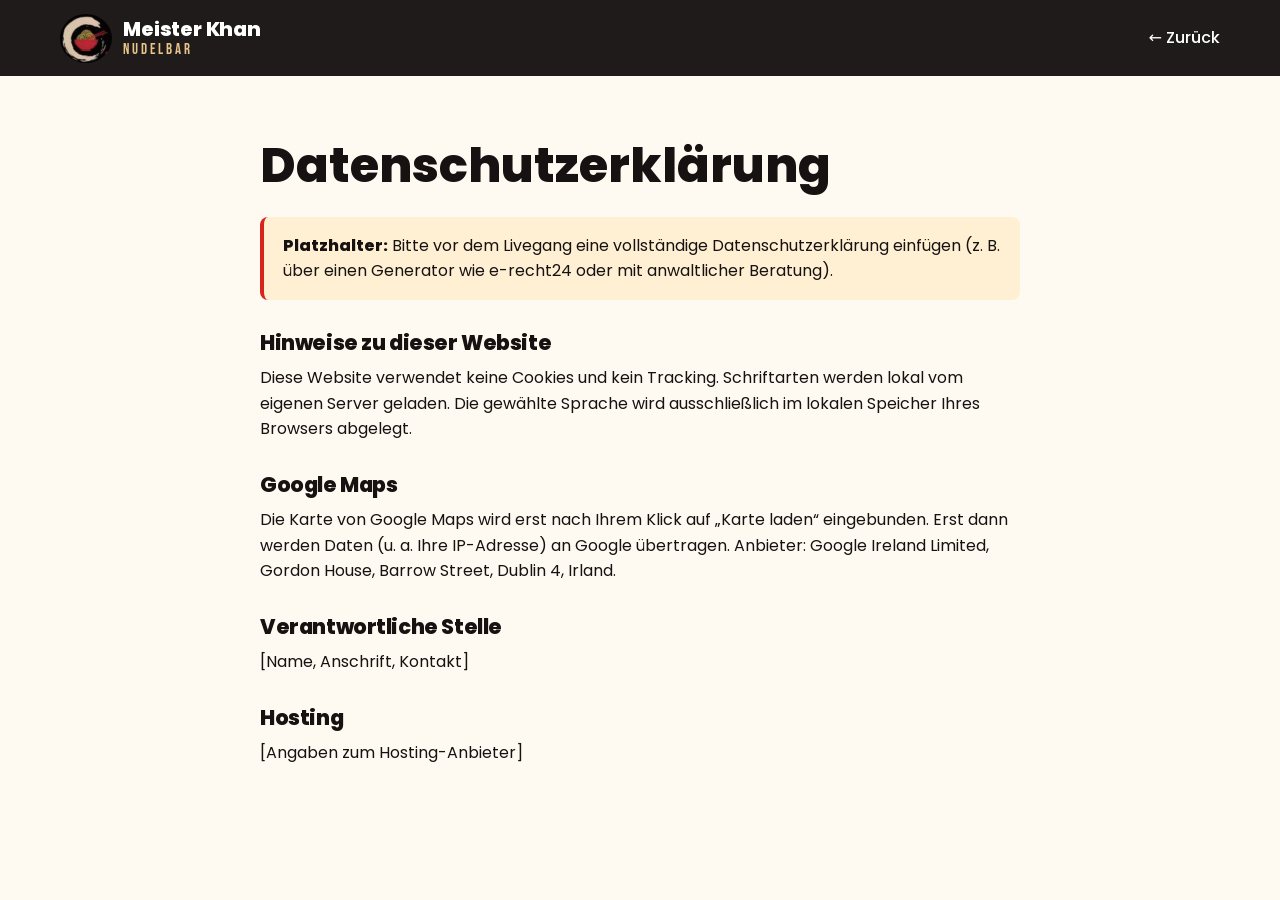
==== datenschutz.html @ 45595113 "Initial commit" ====
<!DOCTYPE html>
<html lang="de">
<head>
  <meta charset="UTF-8" />
  <meta name="viewport" content="width=device-width, initial-scale=1" />
  <meta name="robots" content="noindex" />
  <title>Datenschutzerklärung – Meister Khan Nudelbar</title>
  <link rel="icon" href="images/logo.png" />
  <link rel="stylesheet" href="css/style.css" />
  <style>
    .legal { padding: 4rem 0 5rem; max-width: 760px; }
    .legal h1 { font-size: clamp(2rem, 5vw, 3rem); font-weight: 800; }
    .legal h2 { font-size: 1.3rem; margin-top: 2rem; }
    .todo { background: #fff0d4; border-left: 4px solid var(--red); padding: 1rem 1.2rem; border-radius: 8px; }
  </style>
</head>
<body>
  <header class="header"><div class="header__inner"><a href="index.html" class="brand"><img src="images/logo.png" alt="" class="brand__logo" width="52" height="49" /><span class="brand__text"><span class="brand__name">Meister Khan</span><span class="brand__sub">Nudelbar</span></span></a><a href="index.html" style="text-decoration:none;font-weight:500">← Zurück</a></div></header>
  <main class="container legal">
    <h1>Datenschutzerklärung</h1>
    <p class="todo"><strong>Platzhalter:</strong> Bitte vor dem Livegang eine vollständige Datenschutzerklärung einfügen (z. B. über einen Generator wie e-recht24 oder mit anwaltlicher Beratung).</p>
    <h2>Hinweise zu dieser Website</h2>
    <p>Diese Website verwendet keine Cookies und kein Tracking. Schriftarten werden lokal vom eigenen Server geladen. Die gewählte Sprache wird ausschließlich im lokalen Speicher Ihres Browsers abgelegt.</p>
    <h2>Google Maps</h2>
    <p>Die Karte von Google Maps wird erst nach Ihrem Klick auf „Karte laden“ eingebunden. Erst dann werden Daten (u. a. Ihre IP-Adresse) an Google übertragen. Anbieter: Google Ireland Limited, Gordon House, Barrow Street, Dublin 4, Irland.</p>
    <h2>Verantwortliche Stelle</h2>
    <p>[Name, Anschrift, Kontakt]</p>
    <h2>Hosting</h2>
    <p>[Angaben zum Hosting-Anbieter]</p>
  </main>
</body>
</html>
---- css/style.css ----
/* ============ Fonts (self-hosted, DSGVO-friendly) ============ */
@font-face { font-family: "Poppins"; font-weight: 400; font-display: swap; src: url("../fonts/poppins-latin-400-normal.woff2") format("woff2"); }
@font-face { font-family: "Poppins"; font-weight: 500; font-display: swap; src: url("../fonts/poppins-latin-500-normal.woff2") format("woff2"); }
@font-face { font-family: "Poppins"; font-weight: 600; font-display: swap; src: url("../fonts/poppins-latin-600-normal.woff2") format("woff2"); }
@font-face { font-family: "Poppins"; font-weight: 800; font-display: swap; src: url("../fonts/poppins-latin-800-normal.woff2") format("woff2"); }
@font-face { font-family: "Bebas Neue"; font-weight: 400; font-display: swap; src: url("../fonts/bebas-neue-latin-400-normal.woff2") format("woff2"); }

/* ============ Tokens ============ */
:root {
  --red: #d8231b;
  --red-dark: #a5160f;
  --cream: #fff0d4;
  --paper: #fffaf1;
  --ink: #161211;
  --ink-2: #2a2321;
  --muted: #6d625c;
  --gold: #e8c48a;
  --line: rgba(22, 18, 17, .12);
  --radius: 18px;
  --shadow: 0 18px 40px -18px rgba(22, 18, 17, .35);
  --container: 1160px;
  --header-h: 76px;
  --display: "Bebas Neue", "Impact", sans-serif;
  --sans: "Poppins", system-ui, -apple-system, "Segoe UI", Roboto, sans-serif;
}

/* ============ Base ============ */
*, *::before, *::after { box-sizing: border-box; }
html { scroll-behavior: smooth; scroll-padding-top: var(--header-h); -webkit-text-size-adjust: 100%; }
body { margin: 0; font-family: var(--sans); color: var(--ink); background: var(--paper); line-height: 1.6; overflow-x: hidden; }
img { max-width: 100%; display: block; }
a { color: inherit; }
h1, h2, h3 { line-height: 1.1; margin: 0 0 .5em; }
h2 { font-size: clamp(2rem, 4.5vw, 3.2rem); font-weight: 800; letter-spacing: -.02em; }
p { margin: 0 0 1em; }
button { font: inherit; cursor: pointer; }
:focus-visible { outline: 3px solid var(--gold); outline-offset: 3px; }
.container { width: min(var(--container), 100% - 32px); margin-inline: auto; }
.center { text-align: center; }
.eyebrow { font-family: var(--display); font-size: 1.25rem; letter-spacing: .12em; color: var(--red); margin-bottom: .4em; }
.eyebrow--light { color: var(--gold); }
.section-head { text-align: center; margin-bottom: 2.5rem; }

/* Buttons */
.btn {
  display: inline-flex; align-items: center; gap: .55em;
  padding: .85em 1.7em; border-radius: 999px; border: 2px solid transparent;
  font-weight: 600; text-decoration: none; transition: transform .2s, background .2s, color .2s, box-shadow .2s;
}
.btn:hover { transform: translateY(-2px); }
.btn--light { background: var(--cream); color: var(--red-dark); box-shadow: 0 10px 24px -10px rgba(0,0,0,.4); }
.btn--light:hover { background: #fff; }
.btn--ghost { border-color: var(--cream); color: var(--cream); }
.btn--ghost:hover { background: var(--cream); color: var(--red-dark); }
.btn--red { background: var(--red); color: #fff; }
.btn--red:hover { background: var(--red-dark); }
.btn__icon { width: 20px; height: 20px; fill: none; stroke: currentColor; stroke-width: 2; }
.btn__icon .fill, .footer svg .fill { fill: currentColor; stroke: none; }

/* ============ Ribbon & Header ============ */
.ribbon { background: var(--red-dark); color: var(--cream); text-align: center; font-size: .82rem; font-weight: 500; padding: .45rem 16px; }
.header { position: sticky; top: 0; z-index: 50; background: rgba(22, 18, 17, .96); backdrop-filter: blur(8px); color: #fff; }
.header__inner { width: min(var(--container), 100% - 32px); margin-inline: auto; height: var(--header-h); display: flex; align-items: center; gap: 1.5rem; }
.brand { display: flex; align-items: center; gap: .7rem; text-decoration: none; margin-right: auto; }
.brand__logo { width: 52px; height: auto; border-radius: 50%; }
.brand__text { display: flex; flex-direction: column; line-height: 1; }
.brand__name { font-weight: 800; font-size: 1.25rem; letter-spacing: -.01em; }
.brand__sub { font-family: var(--display); letter-spacing: .2em; color: var(--gold); font-size: .95rem; margin-top: 3px; }
.nav { display: flex; gap: 1.8rem; }
.nav a { text-decoration: none; font-weight: 500; font-size: .95rem; position: relative; padding: .3rem 0; }
.nav a::after { content: ""; position: absolute; left: 0; bottom: 0; width: 100%; height: 2px; background: var(--red); transform: scaleX(0); transition: transform .25s; transform-origin: left; }
.nav a:hover::after, .nav a.is-active::after { transform: scaleX(1); }
.header__actions { display: flex; align-items: center; gap: .9rem; }

.status { display: inline-flex; align-items: center; gap: .45rem; font-size: .8rem; font-weight: 500; white-space: nowrap; }
.status__dot { width: 9px; height: 9px; border-radius: 50%; background: #999; flex: none; }
.status.is-open .status__dot { background: #36c96b; box-shadow: 0 0 0 0 rgba(54, 201, 107, .7); animation: pulse 2s infinite; }
.status.is-closed .status__dot { background: var(--red); }
@keyframes pulse { 70% { box-shadow: 0 0 0 8px rgba(54, 201, 107, 0); } 100% { box-shadow: 0 0 0 0 rgba(54, 201, 107, 0); } }

.lang { display: inline-flex; background: rgba(255,255,255,.1); border-radius: 999px; padding: 3px; }
.lang__btn { border: 0; background: transparent; color: #fff; font-weight: 600; font-size: .8rem; padding: .35em .8em; border-radius: 999px; transition: background .2s, color .2s; }
.lang__btn.is-active { background: var(--red); }

.burger { display: none; width: 42px; height: 42px; border: 0; background: transparent; padding: 9px; flex-direction: column; justify-content: space-between; }
.burger span { display: block; height: 2px; background: #fff; border-radius: 2px; transition: transform .3s, opacity .3s; }
.burger[aria-expanded="true"] span:nth-child(1) { transform: translateY(10px) rotate(45deg); }
.burger[aria-expanded="true"] span:nth-child(2) { opacity: 0; }
.burger[aria-expanded="true"] span:nth-child(3) { transform: translateY(-10px) rotate(-45deg); }

/* ============ Hero ============ */
.hero {
  position: relative; overflow: hidden; background: var(--red); color: #fff;
  min-height: calc(100svh - var(--header-h) - 30px); display: grid; place-items: center; padding: 5rem 16px 6rem; text-align: center;
  background-image: radial-gradient(circle at 20% 20%, rgba(255,255,255,.08), transparent 45%), radial-gradient(circle at 80% 90%, rgba(0,0,0,.18), transparent 50%);
}
.hero__content { position: relative; z-index: 2; max-width: 820px; }
.hero__kicker { display: inline-flex; align-items: center; gap: .7rem; font-family: var(--display); letter-spacing: .18em; font-size: 1.3rem; color: var(--cream); }
.stamp { font-family: "Microsoft YaHei", "PingFang SC", "Noto Sans SC", sans-serif; letter-spacing: 0; font-size: .85rem; background: var(--cream); color: var(--red); padding: .2em .45em; border-radius: 4px; line-height: 1.2; font-weight: 700; }
.hero__title { font-size: clamp(2.6rem, 8vw, 6rem); font-weight: 800; letter-spacing: -.03em; margin: .2em 0 .35em; text-shadow: 0 6px 30px rgba(0,0,0,.18); }
.hero__lead { font-size: clamp(1rem, 1.8vw, 1.2rem); max-width: 620px; margin: 0 auto 2rem; opacity: .95; }
.hero__cta { display: flex; gap: 1rem; justify-content: center; flex-wrap: wrap; }
.hero__plate { position: absolute; border-radius: 50%; object-fit: cover; aspect-ratio: 1; border: 10px solid #fff; box-shadow: var(--shadow); z-index: 1; }
.hero__plate--a { width: clamp(200px, 26vw, 380px); top: -70px; right: -60px; animation: float 9s ease-in-out infinite; }
.hero__plate--b { width: clamp(180px, 22vw, 320px); bottom: -80px; left: -70px; animation: float 11s ease-in-out infinite reverse; }
.hero__chopsticks { position: absolute; width: clamp(220px, 30vw, 420px); top: 42%; left: -60px; transform: rotate(-24deg); opacity: .9; z-index: 1; filter: drop-shadow(0 6px 8px rgba(0,0,0,.25)); }
@keyframes float { 50% { transform: translateY(14px) rotate(4deg); } }
.hero__scroll { position: absolute; bottom: 22px; left: 50%; transform: translateX(-50%); width: 28px; height: 44px; border: 2px solid rgba(255,255,255,.7); border-radius: 20px; z-index: 2; }
.hero__scroll span { position: absolute; left: 50%; top: 8px; width: 4px; height: 8px; margin-left: -2px; background: #fff; border-radius: 2px; animation: scroll 1.8s infinite; }
@keyframes scroll { 0% { opacity: 0; transform: translateY(0); } 40% { opacity: 1; } 100% { opacity: 0; transform: translateY(14px); } }

/* ============ Features ============ */
.features { padding: 5.5rem 0; background: #fff; }
.features__grid { display: grid; grid-template-columns: repeat(3, 1fr); gap: 2.5rem; }
.feature { text-align: center; padding: 1rem; }
.feature__icon { width: 84px; height: 84px; margin: 0 auto 1.1rem; fill: none; stroke: var(--red); stroke-width: 2.4; stroke-linecap: round; stroke-linejoin: round; transition: transform .4s; }
.feature:hover .feature__icon { transform: translateY(-6px) rotate(-4deg); }
.feature h3 { font-size: 1.3rem; font-weight: 800; }
.feature p { color: var(--muted); max-width: 320px; margin-inline: auto; }

/* ============ About ============ */
.about { padding: 6rem 0; background: var(--cream); }
.about__grid { display: grid; grid-template-columns: 1fr 1fr; gap: 4.5rem; align-items: center; }
.about__media { position: relative; }
.about__media img { border-radius: var(--radius); box-shadow: var(--shadow); aspect-ratio: 4/3.2; object-fit: cover; width: 100%; }
.about__badge { position: absolute; right: -22px; bottom: -22px; width: 132px; height: 132px; border-radius: 50%; background: var(--red); color: #fff; display: flex; flex-direction: column; align-items: center; justify-content: center; text-align: center; font-size: .82rem; font-weight: 600; box-shadow: var(--shadow); transform: rotate(-8deg); }
.about__badge-big { font-size: 2rem; font-weight: 800; line-height: 1; }
.about__text p { color: var(--ink-2); }
.about__text .btn { margin-top: .6rem; }

/* ============ Band ============ */
.band { position: relative; padding: 8rem 16px; overflow: hidden; color: #fff; text-align: center; }
.band__bg { position: absolute; inset: -15% 0; background-size: cover; background-position: center; filter: brightness(.38) saturate(1.1) blur(2px); transform: translateY(var(--parallax, 0)); will-change: transform; }
.band__quote { position: relative; max-width: 820px; margin: 0 auto; }
.band__quote p { font-size: clamp(1.4rem, 3.2vw, 2.3rem); font-weight: 600; line-height: 1.3; }
.band__quote cite { font-family: var(--display); letter-spacing: .2em; color: var(--gold); font-style: normal; font-size: 1.3rem; }

/* ============ Menu ============ */
.menu { padding: 6rem 0 5rem; background: var(--ink); color: #f6efe6; }
.menu h2 { color: #fff; }
.tabs { display: flex; flex-wrap: wrap; justify-content: center; gap: .6rem; margin-bottom: 2.5rem; }
.tab { border: 2px solid rgba(255,255,255,.18); background: transparent; color: #f6efe6; padding: .6em 1.3em; border-radius: 999px; font-weight: 600; font-size: .92rem; transition: all .2s; }
.tab:hover { border-color: var(--gold); }
.tab[aria-selected="true"] { background: var(--red); border-color: var(--red); color: #fff; }

.panel { animation: fadeUp .45s ease both; }
.panel[hidden] { display: none; }
@keyframes fadeUp { from { opacity: 0; transform: translateY(12px); } to { opacity: 1; transform: none; } }
.panel__groups { display: grid; grid-template-columns: repeat(2, 1fr); gap: 2.5rem 3.5rem; }
.panel__groups--single { grid-template-columns: 1fr; max-width: 820px; margin-inline: auto; }

.group__head { display: flex; gap: 1.2rem; align-items: flex-start; margin-bottom: 1rem; }
.group__img { width: 96px; height: 96px; object-fit: cover; border-radius: 14px; flex: none; border: 3px solid rgba(255,255,255,.9); transform: rotate(-3deg); }
.group__title { font-family: var(--display); font-weight: 400; font-size: 2rem; letter-spacing: .06em; color: #fff; margin: 0 0 .2rem; }
.group__desc { color: #bfb3a8; font-size: .9rem; margin: 0; }

.items { list-style: none; margin: 0; padding: 0; }
.item { display: grid; grid-template-columns: auto 1fr auto; gap: .2rem .8rem; align-items: baseline; padding: .8rem 0; border-bottom: 1px dashed rgba(255,255,255,.14); }
.item__code { font-family: var(--display); color: var(--red); font-size: 1.05rem; letter-spacing: .05em; min-width: 2.2em; }
.item__name { font-weight: 500; }
.item__name small { color: #bfb3a8; font-weight: 400; }
.item__tag { display: inline-block; font-size: .68rem; font-weight: 600; text-transform: uppercase; letter-spacing: .06em; background: #2f7a3e; color: #fff; padding: .1em .55em; border-radius: 999px; margin-left: .4em; vertical-align: middle; }
.item__price { font-weight: 600; color: var(--gold); white-space: nowrap; }
.item__desc { grid-column: 2 / -1; color: #bfb3a8; font-size: .88rem; margin: 0; }

.spice { background: rgba(255,255,255,.05); border: 1px solid rgba(255,255,255,.1); border-radius: 14px; padding: 1rem 1.1rem; margin-bottom: 1rem; }
.spice__title { font-family: var(--display); color: var(--red); font-size: 1.3rem; letter-spacing: .08em; margin: 0 0 .5rem; }
.spice__levels { display: grid; grid-template-columns: repeat(5, 1fr); gap: .35rem; }
.spice__lvl { border: 0; background: rgba(255,255,255,.06); color: #f6efe6; border-radius: 10px; padding: .5rem .2rem; font-size: .72rem; line-height: 1.25; transition: background .2s, transform .2s; }
.spice__lvl:hover, .spice__lvl.is-active { background: var(--red); transform: translateY(-2px); }
.spice__lvl b { display: flex; justify-content: center; gap: 1px; height: 16px; margin-bottom: 3px; font-weight: 400; }
.chili { width: 12px; height: 16px; fill: #ff5a3d; }
.spice__lvl.is-active .chili, .spice__lvl:hover .chili { fill: #fff; }
.spice__note { font-size: .8rem; color: #bfb3a8; margin: .6rem 0 0; min-height: 2.6em; }

.sets { display: grid; grid-template-columns: repeat(3, 1fr); gap: 1.4rem; }
.set { background: var(--ink-2); border-radius: var(--radius); padding: 1.6rem 1.4rem 1.4rem; position: relative; border: 1px solid rgba(255,255,255,.08); transition: transform .25s, border-color .25s; display: flex; flex-direction: column; }
.set:hover { transform: translateY(-4px); border-color: var(--red); }
.set__code { width: 58px; height: 58px; border-radius: 50%; background: var(--red); color: #fff; display: grid; place-items: center; font-family: var(--display); font-size: 1.7rem; margin-bottom: 1rem; }
.set p { color: #e3d9ce; flex: 1; }
.set__price { font-size: 1.6rem; font-weight: 800; color: var(--gold); }

.drinks { display: grid; grid-template-columns: repeat(2, 1fr); gap: 2rem 3.5rem; }
.drinks .item { grid-template-columns: 1fr auto; }

.allergens { margin-top: 3rem; background: rgba(255,255,255,.04); border: 1px solid rgba(255,255,255,.1); border-radius: var(--radius); }
.allergens summary { cursor: pointer; padding: 1.1rem 1.4rem; font-family: var(--display); font-size: 1.4rem; letter-spacing: .08em; list-style: none; display: flex; justify-content: space-between; align-items: center; }
.allergens summary::-webkit-details-marker { display: none; }
.allergens summary::after { content: "+"; font-family: var(--sans); font-size: 1.5rem; color: var(--red); transition: transform .25s; }
.allergens[open] summary::after { transform: rotate(45deg); }
.allergens__body { padding: 0 1.4rem 1.4rem; }
.allergens__list { list-style: none; padding: 0; margin: 0 0 1rem; display: grid; grid-template-columns: repeat(auto-fill, minmax(190px, 1fr)); gap: .5rem; }
.allergens__list li { background: rgba(255,255,255,.05); border-radius: 10px; padding: .5rem .8rem; font-size: .88rem; }
.allergens__body > p { color: #bfb3a8; font-size: .88rem; margin: 0; }
.menu__foot { text-align: center; color: #9d9189; font-size: .85rem; margin-top: 2rem; }

/* ============ Gallery ============ */
.gallery { padding: 6rem 0; background: var(--cream); }
.handle { text-decoration: none; color: var(--ink); background: linear-gradient(var(--red), var(--red)) no-repeat 0 100% / 100% 4px; font-size: clamp(1.6rem, 4vw, 2.8rem); word-break: break-word; }
.handle:hover { color: var(--red); }
.gallery__grid { display: grid; grid-template-columns: repeat(6, 1fr); gap: .8rem; margin-bottom: 2.5rem; }
.gallery__item { padding: 0; border: 0; background: none; border-radius: 12px; overflow: hidden; aspect-ratio: 1; position: relative; }
.gallery__item img { width: 100%; height: 100%; object-fit: cover; transition: transform .5s; }
.gallery__item::after { content: ""; position: absolute; inset: 0; background: rgba(216, 35, 27, .0); transition: background .3s; }
.gallery__item:hover img { transform: scale(1.08); }
.gallery__item:hover::after { background: rgba(216, 35, 27, .25); }

/* ============ Visit ============ */
.visit { padding: 6rem 0; background: var(--red); color: #fff; }
.visit h2 { color: #fff; }
.visit__grid { display: grid; grid-template-columns: 1.05fr 1fr; gap: 3rem; align-items: stretch; }
.visit__cards { display: grid; grid-template-columns: 1fr 1fr; gap: 1rem; margin-top: 1.5rem; }
.card { background: rgba(0,0,0,.14); border-radius: var(--radius); padding: 1.3rem 1.4rem; }
.card--wide { grid-column: 1 / -1; }
.card h3 { font-family: var(--display); font-weight: 400; font-size: 1.35rem; letter-spacing: .1em; color: var(--cream); margin-bottom: .4rem; }
.card p { margin: 0; font-size: 1.05rem; }
.card a { text-decoration: none; border-bottom: 2px solid rgba(255,255,255,.35); }
.card a:hover { border-color: #fff; }
.hours { list-style: none; margin: 0 0 .6rem; padding: 0; display: grid; grid-template-columns: repeat(auto-fill, minmax(230px, 1fr)); gap: .25rem 1.2rem; }
.hours li { display: flex; justify-content: space-between; gap: .5rem; padding: .25rem .5rem; border-radius: 8px; font-size: .95rem; }
.hours li.is-today { background: rgba(255,255,255,.18); font-weight: 600; }
.hours__note { font-size: .88rem; opacity: .85; margin-bottom: .8rem !important; }
.status--big { font-size: .95rem; background: rgba(0,0,0,.2); padding: .45rem .9rem; border-radius: 999px; }

.map { border-radius: var(--radius); overflow: hidden; min-height: 380px; background: var(--ink-2); position: relative; box-shadow: var(--shadow); }
.map iframe { position: absolute; inset: 0; width: 100%; height: 100%; border: 0; }
.map__consent { position: absolute; inset: 0; display: flex; flex-direction: column; align-items: center; justify-content: center; text-align: center; gap: 1rem; padding: 2rem; color: #e3d9ce;
  background: radial-gradient(circle at 50% 40%, rgba(216,35,27,.25), transparent 60%), repeating-linear-gradient(45deg, rgba(255,255,255,.03) 0 12px, transparent 12px 24px); }
.map__consent svg { width: 54px; height: 54px; fill: none; stroke: var(--gold); stroke-width: 1.8; }
.map__consent p { max-width: 320px; font-size: .9rem; margin: 0; }
.map__consent a { font-size: .88rem; color: var(--gold); }

/* ============ Footer ============ */
.footer { background: var(--ink); color: #cfc4b9; padding: 2.5rem 0; font-size: .9rem; }
.footer__grid { display: flex; flex-wrap: wrap; align-items: center; justify-content: space-between; gap: 1.5rem; }
.footer__brand { display: flex; align-items: center; gap: .8rem; }
.footer__brand img { border-radius: 50%; }
.footer__brand strong { display: block; color: #fff; font-size: 1.1rem; }
.footer__links { display: flex; flex-wrap: wrap; gap: 1.4rem; align-items: center; }
.footer__links a { text-decoration: none; display: inline-flex; align-items: center; gap: .4rem; }
.footer__links a:hover { color: #fff; }
.footer svg { width: 20px; height: 20px; fill: none; stroke: currentColor; stroke-width: 2; }
.footer__copy { margin: 0; width: 100%; text-align: center; color: #8a7f77; font-size: .8rem; border-top: 1px solid rgba(255,255,255,.08); padding-top: 1.2rem; }

/* ============ Lightbox / to-top ============ */
.lightbox { position: fixed; inset: 0; z-index: 100; background: rgba(10, 8, 7, .92); display: grid; place-items: center; padding: 24px; animation: fadeIn .25s; }
.lightbox[hidden] { display: none; }
.lightbox img { max-height: 86vh; max-width: min(1000px, 100%); border-radius: 12px; box-shadow: 0 30px 60px rgba(0,0,0,.5); }
.lightbox__close { position: absolute; top: 14px; right: 18px; width: 48px; height: 48px; border: 0; background: var(--red); color: #fff; font-size: 1.8rem; border-radius: 50%; line-height: 1; }
@keyframes fadeIn { from { opacity: 0; } }
.to-top { position: fixed; right: 18px; bottom: 18px; z-index: 40; width: 46px; height: 46px; border-radius: 50%; background: var(--red); color: #fff; display: grid; place-items: center; text-decoration: none; font-weight: 800; box-shadow: var(--shadow); opacity: 0; pointer-events: none; transform: translateY(10px); transition: all .3s; }
.to-top.is-visible { opacity: 1; pointer-events: auto; transform: none; }

/* Reveal on scroll */
.reveal { opacity: 0; transform: translateY(28px); transition: opacity .7s ease, transform .7s ease; }
.reveal.is-visible { opacity: 1; transform: none; }
.no-js .reveal { opacity: 1; transform: none; }

/* ============ Responsive ============ */
@media (max-width: 1020px) {
  .status:not(.status--big) { display: none; }
  .sets { grid-template-columns: 1fr; max-width: 560px; margin-inline: auto; }
  .gallery__grid { grid-template-columns: repeat(3, 1fr); }
}
@media (max-width: 860px) {
  .burger { display: flex; }
  .nav {
    position: fixed; inset: calc(var(--header-h)) 0 auto 0; background: var(--ink); flex-direction: column; gap: 0;
    padding: .5rem 16px 1.2rem; transform: translateY(calc(-100% - var(--header-h))); visibility: hidden; transition: transform .35s ease, visibility 0s .35s; z-index: -1; box-shadow: 0 20px 30px rgba(0,0,0,.3);
  }
  .nav.is-open { transform: none; visibility: visible; transition: transform .35s ease; }
  .nav a { padding: .95rem 0; border-bottom: 1px solid rgba(255,255,255,.08); font-size: 1.05rem; }
  .nav a::after { display: none; }
  .features__grid, .about__grid, .panel__groups, .drinks, .visit__grid { grid-template-columns: 1fr; }
  .features__grid { gap: .5rem; }
  .features { padding: 3.5rem 0; }
  .feature__icon { width: 64px; height: 64px; margin-bottom: .7rem; }
  .about__grid { gap: 3rem; }
  .about__badge { right: 10px; bottom: -26px; width: 112px; height: 112px; }
  .map { min-height: 320px; }
}
@media (max-width: 560px) {
  :root { --header-h: 66px; }
  .brand__logo { width: 42px; }
  .brand__name { font-size: 1.05rem; }
  .ribbon { font-size: .74rem; }
  .hero { padding: 4rem 16px 5.5rem; }
  .hero__plate--a { top: -50px; right: -70px; opacity: .85; }
  .hero__plate--b { bottom: -70px; left: -80px; opacity: .85; }
  .hero__chopsticks { display: none; }
  .visit__cards { grid-template-columns: 1fr; }
  .group__img { width: 72px; height: 72px; }
  .spice__lvl { font-size: .62rem; }
  .gallery__grid { grid-template-columns: repeat(2, 1fr); }
}
@media (prefers-reduced-motion: reduce) {
  *, *::before, *::after { animation: none !important; transition: none !important; scroll-behavior: auto !important; }
  .reveal { opacity: 1; transform: none; }
}
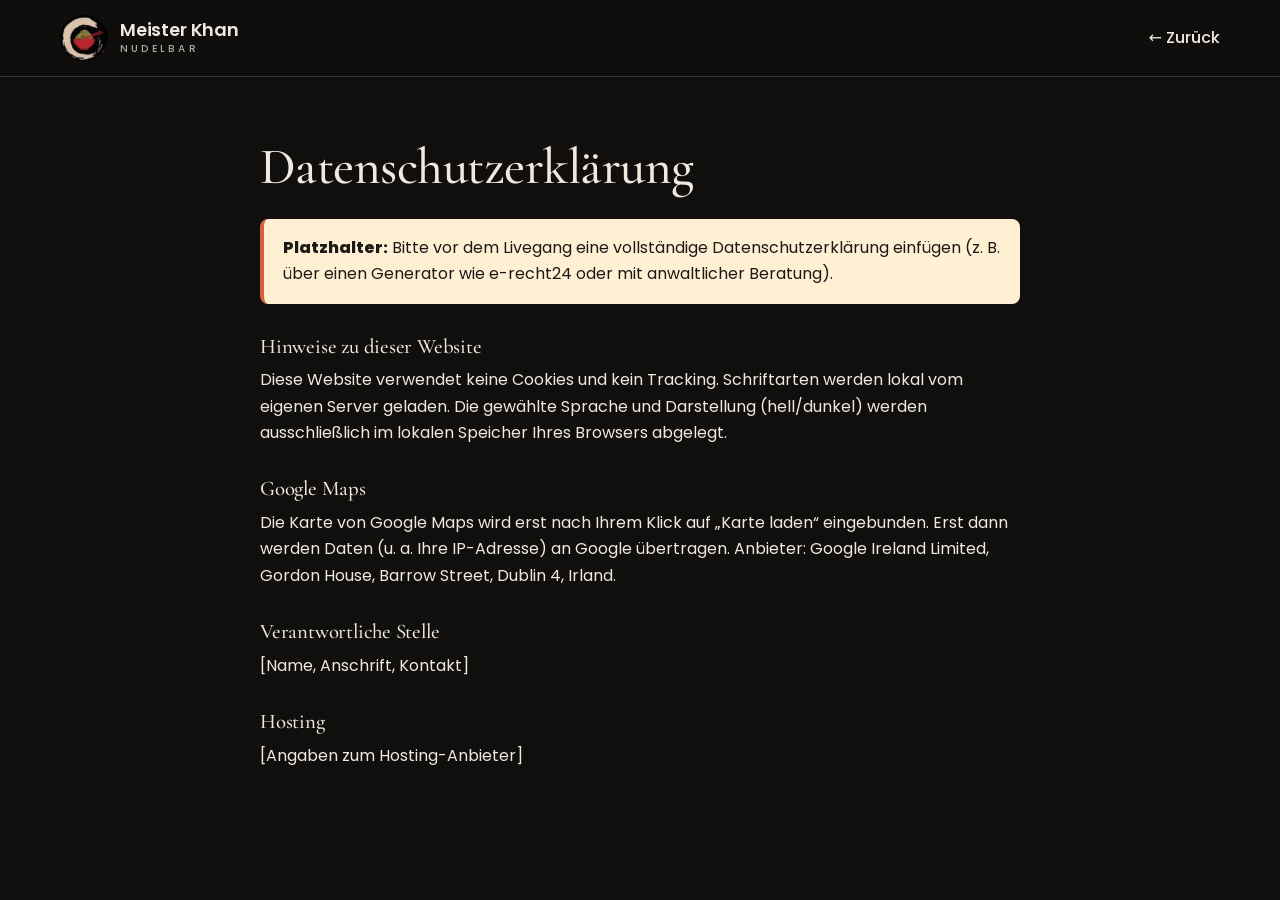
==== commit 15fc6f85: "finish khan website" ====
--- a/datenschutz.html
+++ b/datenschutz.html
@@ -5,22 +5,23 @@
   <meta name="viewport" content="width=device-width, initial-scale=1" />
   <meta name="robots" content="noindex" />
   <title>Datenschutzerklärung – Meister Khan Nudelbar</title>
-  <link rel="icon" href="images/logo.png" />
+  <link rel="icon" href="assets/images/logo.png" />
+  <script>(function(){try{if(localStorage.getItem("mk-theme")==="light")document.documentElement.setAttribute("data-theme","light");}catch(e){}})();</script>
   <link rel="stylesheet" href="css/style.css" />
   <style>
     .legal { padding: 4rem 0 5rem; max-width: 760px; }
-    .legal h1 { font-size: clamp(2rem, 5vw, 3rem); font-weight: 800; }
+    .legal h1 { font-size: clamp(2.2rem, 5vw, 3.2rem); }
     .legal h2 { font-size: 1.3rem; margin-top: 2rem; }
-    .todo { background: #fff0d4; border-left: 4px solid var(--red); padding: 1rem 1.2rem; border-radius: 8px; }
+    .todo { background: #fff0d4; color: #1c1917; border-left: 4px solid var(--accent); padding: 1rem 1.2rem; border-radius: 8px; }
   </style>
 </head>
 <body>
-  <header class="header"><div class="header__inner"><a href="index.html" class="brand"><img src="images/logo.png" alt="" class="brand__logo" width="52" height="49" /><span class="brand__text"><span class="brand__name">Meister Khan</span><span class="brand__sub">Nudelbar</span></span></a><a href="index.html" style="text-decoration:none;font-weight:500">← Zurück</a></div></header>
+  <header class="header"><div class="header__inner"><a href="index.html" class="brand"><img src="assets/images/logo.png" alt="" class="brand__logo" width="52" height="49" /><span class="brand__text"><span class="brand__name">Meister Khan</span><span class="brand__sub">Nudelbar</span></span></a><a href="index.html" style="text-decoration:none;font-weight:500">← Zurück</a></div></header>
   <main class="container legal">
     <h1>Datenschutzerklärung</h1>
     <p class="todo"><strong>Platzhalter:</strong> Bitte vor dem Livegang eine vollständige Datenschutzerklärung einfügen (z. B. über einen Generator wie e-recht24 oder mit anwaltlicher Beratung).</p>
     <h2>Hinweise zu dieser Website</h2>
-    <p>Diese Website verwendet keine Cookies und kein Tracking. Schriftarten werden lokal vom eigenen Server geladen. Die gewählte Sprache wird ausschließlich im lokalen Speicher Ihres Browsers abgelegt.</p>
+    <p>Diese Website verwendet keine Cookies und kein Tracking. Schriftarten werden lokal vom eigenen Server geladen. Die gewählte Sprache und Darstellung (hell/dunkel) werden ausschließlich im lokalen Speicher Ihres Browsers abgelegt.</p>
     <h2>Google Maps</h2>
     <p>Die Karte von Google Maps wird erst nach Ihrem Klick auf „Karte laden“ eingebunden. Erst dann werden Daten (u. a. Ihre IP-Adresse) an Google übertragen. Anbieter: Google Ireland Limited, Gordon House, Barrow Street, Dublin 4, Irland.</p>
     <h2>Verantwortliche Stelle</h2>
--- a/css/style.css
+++ b/css/style.css
@@ -1,297 +1,343 @@
+/* Meister Khan – Nudelbar
+ * Two appearances share one stylesheet:
+ *   dark  · Tusche   – default: ink black, cinematic, serif headlines, a touch of vermilion
+ *   light · Zinnober – opt-in via <html data-theme="light">: warm sand, deep red, same type as dark;
+ *                      every surface is light (header, menu, contact, footer)
+ * The choice is stored in localStorage ("mk-theme") and applied before first paint.
+ */
+
 /* ============ Fonts (self-hosted, DSGVO-friendly) ============ */
 @font-face { font-family: "Poppins"; font-weight: 400; font-display: swap; src: url("../fonts/poppins-latin-400-normal.woff2") format("woff2"); }
 @font-face { font-family: "Poppins"; font-weight: 500; font-display: swap; src: url("../fonts/poppins-latin-500-normal.woff2") format("woff2"); }
 @font-face { font-family: "Poppins"; font-weight: 600; font-display: swap; src: url("../fonts/poppins-latin-600-normal.woff2") format("woff2"); }
 @font-face { font-family: "Poppins"; font-weight: 800; font-display: swap; src: url("../fonts/poppins-latin-800-normal.woff2") format("woff2"); }
 @font-face { font-family: "Bebas Neue"; font-weight: 400; font-display: swap; src: url("../fonts/bebas-neue-latin-400-normal.woff2") format("woff2"); }
-
-/* ============ Tokens ============ */
+@font-face { font-family: "Cormorant Garamond"; font-weight: 500; font-display: swap; src: url("../fonts/cormorant-garamond-latin-500-normal.woff2") format("woff2"); }
+@font-face { font-family: "Cormorant Garamond"; font-weight: 600; font-display: swap; src: url("../fonts/cormorant-garamond-latin-600-normal.woff2") format("woff2"); }
+
+/* ============ Theme tokens ============ */
+/* Dark · Tusche (default) */
 :root {
-  --red: #d8231b;
-  --red-dark: #a5160f;
-  --cream: #fff0d4;
-  --paper: #fffaf1;
-  --ink: #161211;
-  --ink-2: #2a2321;
-  --muted: #6d625c;
-  --gold: #e8c48a;
-  --line: rgba(22, 18, 17, .12);
-  --radius: 18px;
+  color-scheme: dark;
+  --bg: #100f0d; --bg-alt: #181613; --ink: #efe9df; --ink-soft: #d6cfc3; --muted: #9a9186;
+  --accent: #d4603d; --accent-strong: #e27c5b; --on-accent: #100f0d; --line: rgba(239, 233, 223, .16);
+  --head-bg: rgba(16, 15, 13, .9); --head-solid: #100f0d; --head-fg: #efe9df;
+  --ribbon-bg: #181613; --ribbon-fg: #b3aa9d;
+  --btn-bg: #efe9df; --btn-fg: #100f0d; --btn-hover: #ffffff;
+  --hero-fg: #fff; --hero-btn-bg: #efe9df; --hero-btn-fg: #100f0d; --hero-ghost: #efe9df;
+  --hero-shade: linear-gradient(90deg, rgba(16, 15, 13, .82) 0%, rgba(16, 15, 13, .5) 45%, rgba(16, 15, 13, 0) 78%), linear-gradient(180deg, rgba(16, 15, 13, .25) 0%, rgba(16, 15, 13, 0) 40%, rgba(16, 15, 13, .8) 100%);
+  --menu-bg: #100f0d; --menu-fg: #efe9df; --menu-muted: #9a9186; --menu-line: rgba(239, 233, 223, .16);
+  --menu-soft: rgba(239, 233, 223, .05); --menu-card: #181613; --menu-price: #efe9df; --menu-code: #d4603d;
+  --visit-bg: #181613; --visit-fg: #efe9df; --visit-card: rgba(239, 233, 223, .05); --visit-label: #d4603d;
+  --visit-btn-bg: #efe9df; --visit-btn-fg: #181613; --today-bg: #efe9df; --today-fg: #181613;
+  --foot-bg: #0b0a09; --foot-fg: #9a9186; --foot-strong: #ffffff; --foot-line: rgba(255, 255, 255, .1);
+  --f-head: "Cormorant Garamond", "Times New Roman", serif; --w-head: 500; --ls-head: -.01em; --tt-head: none; --lh-head: 1.02;
+  --h1: clamp(3rem, 6.4vw, 5.6rem); --h2: clamp(2.5rem, 5.2vw, 4rem); --h3: 1.8rem;
+  --label-size: .72rem; --label-ls: .26em; --label-w: 500;
+  --radius: 3px; --radius-btn: 2px;
+  --shadow: 0 24px 50px -20px rgba(0, 0, 0, .7);
+  --container: 1160px; --header-h: 76px;
+  --sans: "Poppins", system-ui, -apple-system, "Segoe UI", Roboto, sans-serif;
+}
+
+/* Light · Zinnober, with the formerly dark sections turned light */
+[data-theme="light"] {
+  color-scheme: light;
+  --bg: #f4ede1; --bg-alt: #fbf7ef; --ink: #1c1917; --ink-soft: #33302c; --muted: #6f665d;
+  --accent: #a3271f; --accent-strong: #84201a; --on-accent: #fff7ea; --line: rgba(28, 25, 23, .14);
+  --head-bg: rgba(251, 247, 239, .92); --head-solid: #fbf7ef; --head-fg: #1c1917;
+  --ribbon-bg: #a3271f; --ribbon-fg: #fff7ea;
+  --btn-bg: #a3271f; --btn-fg: #fff7ea; --btn-hover: #84201a;
+  --hero-btn-bg: #fff7ea; --hero-btn-fg: #1c1917; --hero-ghost: #fff7ea;
+  --hero-shade: linear-gradient(180deg, rgba(15, 12, 10, .55) 0%, rgba(15, 12, 10, .45) 45%, rgba(15, 12, 10, .72) 100%);
+  --menu-bg: #fbf7ef; --menu-fg: #1c1917; --menu-muted: #6f665d; --menu-line: rgba(28, 25, 23, .13);
+  --menu-soft: rgba(163, 39, 31, .06); --menu-card: #f4ede1; --menu-price: #1c1917; --menu-code: #a3271f;
+  --visit-bg: #ede3d2; --visit-fg: #1c1917; --visit-card: #fbf7ef; --visit-label: #a3271f;
+  --visit-btn-bg: #a3271f; --visit-btn-fg: #fff7ea; --today-bg: #a3271f; --today-fg: #fff7ea;
+  --foot-bg: #f4ede1; --foot-fg: #5c544b; --foot-strong: #1c1917; --foot-line: rgba(28, 25, 23, .12);
+  --radius: 10px; --radius-btn: 6px;
   --shadow: 0 18px 40px -18px rgba(22, 18, 17, .35);
-  --container: 1160px;
-  --header-h: 76px;
-  --display: "Bebas Neue", "Impact", sans-serif;
-  --sans: "Poppins", system-ui, -apple-system, "Segoe UI", Roboto, sans-serif;
 }
 
 /* ============ Base ============ */
 *, *::before, *::after { box-sizing: border-box; }
 html { scroll-behavior: smooth; scroll-padding-top: var(--header-h); -webkit-text-size-adjust: 100%; }
-body { margin: 0; font-family: var(--sans); color: var(--ink); background: var(--paper); line-height: 1.6; overflow-x: hidden; }
-img { max-width: 100%; display: block; }
+body { margin: 0; font-family: var(--sans); color: var(--ink); background: var(--bg); line-height: 1.65; overflow-x: hidden; -webkit-font-smoothing: antialiased; }
+img, video { max-width: 100%; display: block; }
 a { color: inherit; }
-h1, h2, h3 { line-height: 1.1; margin: 0 0 .5em; }
-h2 { font-size: clamp(2rem, 4.5vw, 3.2rem); font-weight: 800; letter-spacing: -.02em; }
+h1, h2, h3 { font-family: var(--f-head); font-weight: var(--w-head); letter-spacing: var(--ls-head); text-transform: var(--tt-head); line-height: var(--lh-head); margin: 0 0 .5em; }
+h2 { font-size: var(--h2); }
 p { margin: 0 0 1em; }
 button { font: inherit; cursor: pointer; }
-:focus-visible { outline: 3px solid var(--gold); outline-offset: 3px; }
-.container { width: min(var(--container), 100% - 32px); margin-inline: auto; }
+:focus-visible { outline: 2px solid currentColor; outline-offset: 3px; }
+.container { width: min(var(--container), 100% - 40px); margin-inline: auto; }
 .center { text-align: center; }
-.eyebrow { font-family: var(--display); font-size: 1.25rem; letter-spacing: .12em; color: var(--red); margin-bottom: .4em; }
-.eyebrow--light { color: var(--gold); }
-.section-head { text-align: center; margin-bottom: 2.5rem; }
+.eyebrow { font-size: var(--label-size); font-weight: var(--label-w); letter-spacing: var(--label-ls); text-transform: uppercase; color: var(--accent); margin-bottom: 1.1em; }
+.section-head { text-align: center; margin-bottom: 3rem; }
 
 /* Buttons */
 .btn {
   display: inline-flex; align-items: center; gap: .55em;
-  padding: .85em 1.7em; border-radius: 999px; border: 2px solid transparent;
-  font-weight: 600; text-decoration: none; transition: transform .2s, background .2s, color .2s, box-shadow .2s;
+  padding: .95em 1.9em; border-radius: var(--radius-btn); border: 1.5px solid transparent;
+  font-weight: 500; font-size: .95rem; letter-spacing: .01em; text-decoration: none;
+  transition: transform .2s, background .2s, color .2s, border-color .2s;
 }
 .btn:hover { transform: translateY(-2px); }
-.btn--light { background: var(--cream); color: var(--red-dark); box-shadow: 0 10px 24px -10px rgba(0,0,0,.4); }
-.btn--light:hover { background: #fff; }
-.btn--ghost { border-color: var(--cream); color: var(--cream); }
-.btn--ghost:hover { background: var(--cream); color: var(--red-dark); }
-.btn--red { background: var(--red); color: #fff; }
-.btn--red:hover { background: var(--red-dark); }
+.btn--red { background: var(--btn-bg); color: var(--btn-fg); }
+.btn--red:hover { background: var(--btn-hover); }
+.btn--light { background: var(--hero-btn-bg); color: var(--hero-btn-fg); }
+.btn--light:hover { filter: brightness(1.08); }
+.btn--ghost { border-color: var(--hero-ghost); color: var(--hero-ghost); }
+.btn--ghost:hover { background: var(--hero-ghost); color: var(--hero-btn-fg); }
 .btn__icon { width: 20px; height: 20px; fill: none; stroke: currentColor; stroke-width: 2; }
 .btn__icon .fill, .footer svg .fill { fill: currentColor; stroke: none; }
 
 /* ============ Ribbon & Header ============ */
-.ribbon { background: var(--red-dark); color: var(--cream); text-align: center; font-size: .82rem; font-weight: 500; padding: .45rem 16px; }
-.header { position: sticky; top: 0; z-index: 50; background: rgba(22, 18, 17, .96); backdrop-filter: blur(8px); color: #fff; }
-.header__inner { width: min(var(--container), 100% - 32px); margin-inline: auto; height: var(--header-h); display: flex; align-items: center; gap: 1.5rem; }
-.brand { display: flex; align-items: center; gap: .7rem; text-decoration: none; margin-right: auto; }
-.brand__logo { width: 52px; height: auto; border-radius: 50%; }
+.ribbon { background: var(--ribbon-bg); color: var(--ribbon-fg); text-align: center; font-size: .78rem; letter-spacing: .04em; padding: .5rem 16px; }
+.header { position: sticky; top: 0; z-index: 50; background: var(--head-bg); backdrop-filter: blur(12px); -webkit-backdrop-filter: blur(12px); color: var(--head-fg); border-bottom: 1px solid var(--line); }
+.header__inner { width: min(var(--container), 100% - 40px); margin-inline: auto; height: var(--header-h); display: flex; align-items: center; gap: 1.5rem; }
+.brand { display: flex; align-items: center; gap: .75rem; text-decoration: none; margin-right: auto; }
+.brand__logo { width: 48px; height: auto; border-radius: 50%; }
 .brand__text { display: flex; flex-direction: column; line-height: 1; }
-.brand__name { font-weight: 800; font-size: 1.25rem; letter-spacing: -.01em; }
-.brand__sub { font-family: var(--display); letter-spacing: .2em; color: var(--gold); font-size: .95rem; margin-top: 3px; }
-.nav { display: flex; gap: 1.8rem; }
-.nav a { text-decoration: none; font-weight: 500; font-size: .95rem; position: relative; padding: .3rem 0; }
-.nav a::after { content: ""; position: absolute; left: 0; bottom: 0; width: 100%; height: 2px; background: var(--red); transform: scaleX(0); transition: transform .25s; transform-origin: left; }
+.brand__name { font-weight: 600; font-size: 1.12rem; letter-spacing: -.01em; }
+.brand__sub { font-size: .64rem; font-weight: 500; letter-spacing: .3em; text-transform: uppercase; opacity: .7; margin-top: 5px; }
+.nav { display: flex; gap: 2rem; }
+.nav a { text-decoration: none; font-weight: 500; font-size: .9rem; position: relative; padding: .3rem 0; }
+.nav a::after { content: ""; position: absolute; left: 0; bottom: 0; width: 100%; height: 1.5px; background: var(--accent); transform: scaleX(0); transition: transform .25s; transform-origin: left; }
 .nav a:hover::after, .nav a.is-active::after { transform: scaleX(1); }
 .header__actions { display: flex; align-items: center; gap: .9rem; }
 
 .status { display: inline-flex; align-items: center; gap: .45rem; font-size: .8rem; font-weight: 500; white-space: nowrap; }
-.status__dot { width: 9px; height: 9px; border-radius: 50%; background: #999; flex: none; }
+.status__dot { width: 8px; height: 8px; border-radius: 50%; background: #999; flex: none; }
 .status.is-open .status__dot { background: #36c96b; box-shadow: 0 0 0 0 rgba(54, 201, 107, .7); animation: pulse 2s infinite; }
-.status.is-closed .status__dot { background: var(--red); }
+.status.is-closed .status__dot { background: #d2553f; }
 @keyframes pulse { 70% { box-shadow: 0 0 0 8px rgba(54, 201, 107, 0); } 100% { box-shadow: 0 0 0 0 rgba(54, 201, 107, 0); } }
 
-.lang { display: inline-flex; background: rgba(255,255,255,.1); border-radius: 999px; padding: 3px; }
-.lang__btn { border: 0; background: transparent; color: #fff; font-weight: 600; font-size: .8rem; padding: .35em .8em; border-radius: 999px; transition: background .2s, color .2s; }
-.lang__btn.is-active { background: var(--red); }
-
-.burger { display: none; width: 42px; height: 42px; border: 0; background: transparent; padding: 9px; flex-direction: column; justify-content: space-between; }
-.burger span { display: block; height: 2px; background: #fff; border-radius: 2px; transition: transform .3s, opacity .3s; }
+.lang { display: inline-flex; border: 1px solid var(--line); border-radius: var(--radius-btn); padding: 2px; }
+.lang__btn { border: 0; background: transparent; color: inherit; font-weight: 600; font-size: .74rem; letter-spacing: .06em; padding: .4em .8em; border-radius: var(--radius-btn); transition: background .2s, color .2s; }
+.lang__btn.is-active { background: var(--accent); color: var(--on-accent); }
+
+.burger { display: none; width: 42px; height: 42px; border: 0; background: transparent; padding: 10px 9px; flex-direction: column; justify-content: space-between; }
+.burger span { display: block; height: 1.5px; background: var(--head-fg); border-radius: 2px; transition: transform .3s, opacity .3s; }
 .burger[aria-expanded="true"] span:nth-child(1) { transform: translateY(10px) rotate(45deg); }
 .burger[aria-expanded="true"] span:nth-child(2) { opacity: 0; }
 .burger[aria-expanded="true"] span:nth-child(3) { transform: translateY(-10px) rotate(-45deg); }
 
-/* ============ Hero ============ */
+/* ============ Hero (looping video) ============ */
 .hero {
-  position: relative; overflow: hidden; background: var(--red); color: #fff;
-  min-height: calc(100svh - var(--header-h) - 30px); display: grid; place-items: center; padding: 5rem 16px 6rem; text-align: center;
-  background-image: radial-gradient(circle at 20% 20%, rgba(255,255,255,.08), transparent 45%), radial-gradient(circle at 80% 90%, rgba(0,0,0,.18), transparent 50%);
-}
+  position: relative; overflow: hidden; background: #0c0b0a; color: var(--hero-fg);
+  min-height: calc(100svh - var(--header-h) - 32px); display: grid; align-items: end; justify-items: start; text-align: left;
+  padding: 6rem clamp(20px, 6vw, 96px) clamp(4.5rem, 11vh, 8rem);
+}
+.hero__media { position: absolute; inset: 0; background: #0c0b0a url("../assets/images/hero-poster.jpg") center / cover no-repeat; }
+.hero__video { width: 100%; height: 100%; object-fit: cover; }
+.hero__media::after { content: ""; position: absolute; inset: 0; background: var(--hero-shade); pointer-events: none; }
 .hero__content { position: relative; z-index: 2; max-width: 820px; }
-.hero__kicker { display: inline-flex; align-items: center; gap: .7rem; font-family: var(--display); letter-spacing: .18em; font-size: 1.3rem; color: var(--cream); }
-.stamp { font-family: "Microsoft YaHei", "PingFang SC", "Noto Sans SC", sans-serif; letter-spacing: 0; font-size: .85rem; background: var(--cream); color: var(--red); padding: .2em .45em; border-radius: 4px; line-height: 1.2; font-weight: 700; }
-.hero__title { font-size: clamp(2.6rem, 8vw, 6rem); font-weight: 800; letter-spacing: -.03em; margin: .2em 0 .35em; text-shadow: 0 6px 30px rgba(0,0,0,.18); }
-.hero__lead { font-size: clamp(1rem, 1.8vw, 1.2rem); max-width: 620px; margin: 0 auto 2rem; opacity: .95; }
-.hero__cta { display: flex; gap: 1rem; justify-content: center; flex-wrap: wrap; }
-.hero__plate { position: absolute; border-radius: 50%; object-fit: cover; aspect-ratio: 1; border: 10px solid #fff; box-shadow: var(--shadow); z-index: 1; }
-.hero__plate--a { width: clamp(200px, 26vw, 380px); top: -70px; right: -60px; animation: float 9s ease-in-out infinite; }
-.hero__plate--b { width: clamp(180px, 22vw, 320px); bottom: -80px; left: -70px; animation: float 11s ease-in-out infinite reverse; }
-.hero__chopsticks { position: absolute; width: clamp(220px, 30vw, 420px); top: 42%; left: -60px; transform: rotate(-24deg); opacity: .9; z-index: 1; filter: drop-shadow(0 6px 8px rgba(0,0,0,.25)); }
-@keyframes float { 50% { transform: translateY(14px) rotate(4deg); } }
-.hero__scroll { position: absolute; bottom: 22px; left: 50%; transform: translateX(-50%); width: 28px; height: 44px; border: 2px solid rgba(255,255,255,.7); border-radius: 20px; z-index: 2; }
-.hero__scroll span { position: absolute; left: 50%; top: 8px; width: 4px; height: 8px; margin-left: -2px; background: #fff; border-radius: 2px; animation: scroll 1.8s infinite; }
-@keyframes scroll { 0% { opacity: 0; transform: translateY(0); } 40% { opacity: 1; } 100% { opacity: 0; transform: translateY(14px); } }
+.hero__kicker { display: inline-flex; align-items: center; gap: .8rem; font-size: var(--label-size); font-weight: var(--label-w); letter-spacing: var(--label-ls); text-transform: uppercase; margin-bottom: 1.4rem; }
+.stamp { font-family: "Microsoft YaHei", "PingFang SC", "Noto Sans SC", sans-serif; letter-spacing: .08em; font-size: .8rem; background: var(--accent); color: var(--on-accent); padding: .3em .55em; border-radius: 3px; line-height: 1.2; font-weight: 700; }
+.hero__title { font-size: var(--h1); margin: 0 0 .32em; }
+.hero__lead { font-size: clamp(1rem, 1.5vw, 1.15rem); max-width: 560px; margin: 0 0 2.2rem; opacity: .92; }
+.hero__cta { display: flex; gap: .9rem; justify-content: flex-start; flex-wrap: wrap; }
+.hero__toggle { position: absolute; right: 20px; bottom: 20px; z-index: 3; width: 44px; height: 44px; border-radius: 50%; border: 1px solid rgba(255, 255, 255, .55); background: rgba(12, 11, 10, .35); color: #fff; display: grid; place-items: center; backdrop-filter: blur(6px); -webkit-backdrop-filter: blur(6px); transition: background .2s; }
+.hero__toggle:hover { background: rgba(12, 11, 10, .65); }
+.hero__toggle svg { width: 14px; height: 14px; fill: currentColor; }
+.hero__toggle .i-play, .hero__toggle.is-paused .i-pause { display: none; }
+.hero__toggle.is-paused .i-play { display: block; }
+.hero__scroll { position: absolute; bottom: 84px; right: 41px; width: 1px; height: 54px; margin-left: -.5px; background: rgba(255, 255, 255, .3); z-index: 2; overflow: hidden; }
+.hero__scroll span { position: absolute; left: 0; top: 0; width: 100%; height: 40%; background: #fff; animation: scroll 2s ease-in-out infinite; }
+@keyframes scroll { 0% { transform: translateY(-100%); } 100% { transform: translateY(260%); } }
+
+/* Light · Zinnober: same layout and type, soft shadow for the brighter video overlay */
+[data-theme="light"] .hero__title { text-shadow: 0 4px 40px rgba(0, 0, 0, .35); }
 
 /* ============ Features ============ */
-.features { padding: 5.5rem 0; background: #fff; }
-.features__grid { display: grid; grid-template-columns: repeat(3, 1fr); gap: 2.5rem; }
+.features { padding: 6rem 0; background: var(--bg); }
+.features__grid { display: grid; grid-template-columns: repeat(3, 1fr); gap: 3rem; }
 .feature { text-align: center; padding: 1rem; }
-.feature__icon { width: 84px; height: 84px; margin: 0 auto 1.1rem; fill: none; stroke: var(--red); stroke-width: 2.4; stroke-linecap: round; stroke-linejoin: round; transition: transform .4s; }
-.feature:hover .feature__icon { transform: translateY(-6px) rotate(-4deg); }
-.feature h3 { font-size: 1.3rem; font-weight: 800; }
-.feature p { color: var(--muted); max-width: 320px; margin-inline: auto; }
+.feature__icon { width: 60px; height: 60px; margin: 0 auto 1.4rem; fill: none; stroke: var(--accent); stroke-width: 1.8; stroke-linecap: round; stroke-linejoin: round; transition: transform .4s; }
+.feature:hover .feature__icon { transform: translateY(-6px); }
+.feature h3 { font-size: var(--h3); }
+.feature p { color: var(--muted); max-width: 320px; margin-inline: auto; font-size: .95rem; }
 
 /* ============ About ============ */
-.about { padding: 6rem 0; background: var(--cream); }
-.about__grid { display: grid; grid-template-columns: 1fr 1fr; gap: 4.5rem; align-items: center; }
+.about { padding: 7rem 0; background: var(--bg-alt); }
+.about__grid { display: grid; grid-template-columns: .85fr 1fr; gap: clamp(3rem, 7vw, 6.5rem); align-items: center; }
 .about__media { position: relative; }
-.about__media img { border-radius: var(--radius); box-shadow: var(--shadow); aspect-ratio: 4/3.2; object-fit: cover; width: 100%; }
-.about__badge { position: absolute; right: -22px; bottom: -22px; width: 132px; height: 132px; border-radius: 50%; background: var(--red); color: #fff; display: flex; flex-direction: column; align-items: center; justify-content: center; text-align: center; font-size: .82rem; font-weight: 600; box-shadow: var(--shadow); transform: rotate(-8deg); }
-.about__badge-big { font-size: 2rem; font-weight: 800; line-height: 1; }
-.about__text p { color: var(--ink-2); }
-.about__text .btn { margin-top: .6rem; }
+.about__media img { border-radius: var(--radius); box-shadow: var(--shadow); aspect-ratio: 4 / 5; object-fit: cover; width: 100%; height: auto; }
+.about__badge { position: absolute; right: -22px; bottom: -22px; width: 124px; height: 124px; border-radius: 50%; background: var(--accent); color: var(--on-accent); display: flex; flex-direction: column; align-items: center; justify-content: center; text-align: center; font-size: .72rem; font-weight: 500; letter-spacing: .08em; text-transform: uppercase; transform: rotate(-8deg); }
+.about__badge-big { font-family: var(--f-head); font-size: 2.3rem; font-weight: var(--w-head); line-height: 1; letter-spacing: 0; }
+.about__text p { color: var(--ink-soft); }
+.about__text .btn { margin-top: 1rem; }
 
 /* ============ Band ============ */
-.band { position: relative; padding: 8rem 16px; overflow: hidden; color: #fff; text-align: center; }
-.band__bg { position: absolute; inset: -15% 0; background-size: cover; background-position: center; filter: brightness(.38) saturate(1.1) blur(2px); transform: translateY(var(--parallax, 0)); will-change: transform; }
-.band__quote { position: relative; max-width: 820px; margin: 0 auto; }
-.band__quote p { font-size: clamp(1.4rem, 3.2vw, 2.3rem); font-weight: 600; line-height: 1.3; }
-.band__quote cite { font-family: var(--display); letter-spacing: .2em; color: var(--gold); font-style: normal; font-size: 1.3rem; }
+.band { position: relative; padding: clamp(7rem, 18vw, 13rem) 20px; overflow: hidden; color: #fff; text-align: center; background: #0c0b0a; }
+.band__bg { position: absolute; inset: -15% 0; background-size: cover; background-position: center; filter: brightness(.34); transform: translateY(var(--parallax, 0)); will-change: transform; }
+.band__quote { position: relative; max-width: 880px; margin: 0 auto; }
+.band__quote p { font-family: var(--f-head); font-weight: var(--w-head); letter-spacing: var(--ls-head); text-transform: var(--tt-head); font-size: clamp(1.7rem, 3.8vw, 3rem); line-height: 1.15; }
+.band__quote cite { font-style: normal; font-size: var(--label-size); font-weight: var(--label-w); letter-spacing: var(--label-ls); text-transform: uppercase; opacity: .8; }
 
 /* ============ Menu ============ */
-.menu { padding: 6rem 0 5rem; background: var(--ink); color: #f6efe6; }
-.menu h2 { color: #fff; }
-.tabs { display: flex; flex-wrap: wrap; justify-content: center; gap: .6rem; margin-bottom: 2.5rem; }
-.tab { border: 2px solid rgba(255,255,255,.18); background: transparent; color: #f6efe6; padding: .6em 1.3em; border-radius: 999px; font-weight: 600; font-size: .92rem; transition: all .2s; }
-.tab:hover { border-color: var(--gold); }
-.tab[aria-selected="true"] { background: var(--red); border-color: var(--red); color: #fff; }
+.menu { padding: 7rem 0 5.5rem; background: var(--menu-bg); color: var(--menu-fg); }
+.tabs { display: flex; flex-wrap: wrap; justify-content: center; gap: .5rem; margin-bottom: 3rem; }
+.tab { border: 1px solid var(--menu-line); background: transparent; color: var(--menu-fg); padding: .6em 1.3em; border-radius: var(--radius-btn); font-weight: 500; font-size: .9rem; transition: all .2s; }
+.tab:hover { border-color: var(--menu-fg); }
+.tab[aria-selected="true"] { background: var(--accent); border-color: var(--accent); color: var(--on-accent); }
 
 .panel { animation: fadeUp .45s ease both; }
 .panel[hidden] { display: none; }
 @keyframes fadeUp { from { opacity: 0; transform: translateY(12px); } to { opacity: 1; transform: none; } }
-.panel__groups { display: grid; grid-template-columns: repeat(2, 1fr); gap: 2.5rem 3.5rem; }
+.panel__groups { display: grid; grid-template-columns: repeat(2, 1fr); gap: 3rem 4.5rem; }
 .panel__groups--single { grid-template-columns: 1fr; max-width: 820px; margin-inline: auto; }
 
-.group__head { display: flex; gap: 1.2rem; align-items: flex-start; margin-bottom: 1rem; }
-.group__img { width: 96px; height: 96px; object-fit: cover; border-radius: 14px; flex: none; border: 3px solid rgba(255,255,255,.9); transform: rotate(-3deg); }
-.group__title { font-family: var(--display); font-weight: 400; font-size: 2rem; letter-spacing: .06em; color: #fff; margin: 0 0 .2rem; }
-.group__desc { color: #bfb3a8; font-size: .9rem; margin: 0; }
+.group__head { margin-bottom: 1.1rem; }
+.group__title { font-size: var(--h3); color: var(--menu-fg); margin: 0 0 .35rem; }
+.group__desc { color: var(--menu-muted); font-size: .88rem; margin: 0; }
 
 .items { list-style: none; margin: 0; padding: 0; }
-.item { display: grid; grid-template-columns: auto 1fr auto; gap: .2rem .8rem; align-items: baseline; padding: .8rem 0; border-bottom: 1px dashed rgba(255,255,255,.14); }
-.item__code { font-family: var(--display); color: var(--red); font-size: 1.05rem; letter-spacing: .05em; min-width: 2.2em; }
+.item { display: grid; grid-template-columns: auto 1fr auto; gap: .2rem .9rem; align-items: baseline; padding: .9rem 0; border-bottom: 1px solid var(--menu-line); }
+.item__code { color: var(--menu-code); font-size: .78rem; font-weight: 600; letter-spacing: .08em; min-width: 2.4em; }
 .item__name { font-weight: 500; }
-.item__name small { color: #bfb3a8; font-weight: 400; }
-.item__tag { display: inline-block; font-size: .68rem; font-weight: 600; text-transform: uppercase; letter-spacing: .06em; background: #2f7a3e; color: #fff; padding: .1em .55em; border-radius: 999px; margin-left: .4em; vertical-align: middle; }
-.item__price { font-weight: 600; color: var(--gold); white-space: nowrap; }
-.item__desc { grid-column: 2 / -1; color: #bfb3a8; font-size: .88rem; margin: 0; }
-
-.spice { background: rgba(255,255,255,.05); border: 1px solid rgba(255,255,255,.1); border-radius: 14px; padding: 1rem 1.1rem; margin-bottom: 1rem; }
-.spice__title { font-family: var(--display); color: var(--red); font-size: 1.3rem; letter-spacing: .08em; margin: 0 0 .5rem; }
+.item__name small { color: var(--menu-muted); font-weight: 400; }
+.item__tag { display: inline-block; font-size: .64rem; font-weight: 600; text-transform: uppercase; letter-spacing: .08em; background: #2f7a3e; color: #fff; padding: .15em .6em; border-radius: 999px; margin-left: .4em; vertical-align: middle; }
+.item__price { font-weight: 500; color: var(--menu-price); white-space: nowrap; font-variant-numeric: tabular-nums; }
+.item__desc { grid-column: 2 / -1; color: var(--menu-muted); font-size: .86rem; margin: 0; }
+
+.spice { background: var(--menu-soft); border-radius: var(--radius); padding: 1.1rem 1.2rem; margin-bottom: 1rem; }
+.spice__title { font-size: var(--label-size); font-weight: var(--label-w); letter-spacing: var(--label-ls); text-transform: uppercase; color: var(--menu-code); margin: 0 0 .7rem; }
 .spice__levels { display: grid; grid-template-columns: repeat(5, 1fr); gap: .35rem; }
-.spice__lvl { border: 0; background: rgba(255,255,255,.06); color: #f6efe6; border-radius: 10px; padding: .5rem .2rem; font-size: .72rem; line-height: 1.25; transition: background .2s, transform .2s; }
-.spice__lvl:hover, .spice__lvl.is-active { background: var(--red); transform: translateY(-2px); }
+.spice__lvl { border: 1px solid var(--menu-line); background: transparent; color: var(--menu-fg); border-radius: calc(var(--radius) / 2); padding: .55rem .2rem; font-size: .72rem; line-height: 1.25; transition: background .2s, transform .2s, border-color .2s; }
+.spice__lvl:hover, .spice__lvl.is-active { background: var(--accent); border-color: var(--accent); color: var(--on-accent); transform: translateY(-2px); }
 .spice__lvl b { display: flex; justify-content: center; gap: 1px; height: 16px; margin-bottom: 3px; font-weight: 400; }
-.chili { width: 12px; height: 16px; fill: #ff5a3d; }
-.spice__lvl.is-active .chili, .spice__lvl:hover .chili { fill: #fff; }
-.spice__note { font-size: .8rem; color: #bfb3a8; margin: .6rem 0 0; min-height: 2.6em; }
+.chili { width: 12px; height: 16px; fill: var(--menu-code); }
+.spice__lvl.is-active .chili, .spice__lvl:hover .chili { fill: currentColor; }
+.spice__note { font-size: .8rem; color: var(--menu-muted); margin: .7rem 0 0; min-height: 2.6em; }
 
 .sets { display: grid; grid-template-columns: repeat(3, 1fr); gap: 1.4rem; }
-.set { background: var(--ink-2); border-radius: var(--radius); padding: 1.6rem 1.4rem 1.4rem; position: relative; border: 1px solid rgba(255,255,255,.08); transition: transform .25s, border-color .25s; display: flex; flex-direction: column; }
-.set:hover { transform: translateY(-4px); border-color: var(--red); }
-.set__code { width: 58px; height: 58px; border-radius: 50%; background: var(--red); color: #fff; display: grid; place-items: center; font-family: var(--display); font-size: 1.7rem; margin-bottom: 1rem; }
-.set p { color: #e3d9ce; flex: 1; }
-.set__price { font-size: 1.6rem; font-weight: 800; color: var(--gold); }
-
-.drinks { display: grid; grid-template-columns: repeat(2, 1fr); gap: 2rem 3.5rem; }
+.set { background: var(--menu-card); border-radius: var(--radius); padding: 1.8rem 1.6rem 1.6rem; border: 1px solid var(--menu-line); transition: transform .25s, border-color .25s; display: flex; flex-direction: column; }
+.set:hover { transform: translateY(-4px); border-color: var(--accent); }
+.set__code { font-family: var(--f-head); font-weight: var(--w-head); font-size: 2.4rem; line-height: 1; color: var(--menu-code); margin-bottom: 1rem; }
+.set p { color: var(--menu-fg); opacity: .88; flex: 1; font-size: .95rem; }
+.set__price { font-size: 1.4rem; font-weight: 600; color: var(--menu-price); }
+
+.drinks { display: grid; grid-template-columns: repeat(2, 1fr); gap: 2.5rem 4.5rem; }
 .drinks .item { grid-template-columns: 1fr auto; }
 
-.allergens { margin-top: 3rem; background: rgba(255,255,255,.04); border: 1px solid rgba(255,255,255,.1); border-radius: var(--radius); }
-.allergens summary { cursor: pointer; padding: 1.1rem 1.4rem; font-family: var(--display); font-size: 1.4rem; letter-spacing: .08em; list-style: none; display: flex; justify-content: space-between; align-items: center; }
+.allergens { margin-top: 3.5rem; border: 1px solid var(--menu-line); border-radius: var(--radius); }
+.allergens summary { cursor: pointer; padding: 1.1rem 1.4rem; font-weight: 500; list-style: none; display: flex; justify-content: space-between; align-items: center; }
 .allergens summary::-webkit-details-marker { display: none; }
-.allergens summary::after { content: "+"; font-family: var(--sans); font-size: 1.5rem; color: var(--red); transition: transform .25s; }
+.allergens summary::after { content: "+"; font-size: 1.4rem; font-weight: 400; color: var(--menu-code); transition: transform .25s; }
 .allergens[open] summary::after { transform: rotate(45deg); }
 .allergens__body { padding: 0 1.4rem 1.4rem; }
 .allergens__list { list-style: none; padding: 0; margin: 0 0 1rem; display: grid; grid-template-columns: repeat(auto-fill, minmax(190px, 1fr)); gap: .5rem; }
-.allergens__list li { background: rgba(255,255,255,.05); border-radius: 10px; padding: .5rem .8rem; font-size: .88rem; }
-.allergens__body > p { color: #bfb3a8; font-size: .88rem; margin: 0; }
-.menu__foot { text-align: center; color: #9d9189; font-size: .85rem; margin-top: 2rem; }
+.allergens__list li { background: var(--menu-soft); border-radius: calc(var(--radius) / 2); padding: .5rem .8rem; font-size: .86rem; }
+.allergens__body > p { color: var(--menu-muted); font-size: .86rem; margin: 0; }
+.menu__foot { text-align: center; color: var(--menu-muted); font-size: .84rem; margin-top: 2rem; }
 
 /* ============ Gallery ============ */
-.gallery { padding: 6rem 0; background: var(--cream); }
-.handle { text-decoration: none; color: var(--ink); background: linear-gradient(var(--red), var(--red)) no-repeat 0 100% / 100% 4px; font-size: clamp(1.6rem, 4vw, 2.8rem); word-break: break-word; }
-.handle:hover { color: var(--red); }
-.gallery__grid { display: grid; grid-template-columns: repeat(6, 1fr); gap: .8rem; margin-bottom: 2.5rem; }
-.gallery__item { padding: 0; border: 0; background: none; border-radius: 12px; overflow: hidden; aspect-ratio: 1; position: relative; }
-.gallery__item img { width: 100%; height: 100%; object-fit: cover; transition: transform .5s; }
-.gallery__item::after { content: ""; position: absolute; inset: 0; background: rgba(216, 35, 27, .0); transition: background .3s; }
-.gallery__item:hover img { transform: scale(1.08); }
-.gallery__item:hover::after { background: rgba(216, 35, 27, .25); }
+.gallery { padding: 7rem 0; background: var(--bg); }
+.handle { text-decoration: none; color: var(--ink); background: linear-gradient(var(--accent), var(--accent)) no-repeat 0 100% / 100% 2px; padding-bottom: .08em; word-break: break-word; }
+.handle:hover { color: var(--accent); }
+.gallery h2 { font-size: clamp(1.25rem, 5.2vw, 3.2rem); }
+.gallery__grid { display: grid; grid-template-columns: repeat(3, 1fr); gap: clamp(.6rem, 1.4vw, 1.2rem); margin-bottom: 3rem; }
+.gallery__item { padding: 0; border: 0; background: none; border-radius: var(--radius); overflow: hidden; aspect-ratio: 4 / 5; position: relative; }
+.gallery__item img { width: 100%; height: 100%; object-fit: cover; transition: transform .7s cubic-bezier(.2, .7, .2, 1); }
+.gallery__item:hover img { transform: scale(1.06); }
 
 /* ============ Visit ============ */
-.visit { padding: 6rem 0; background: var(--red); color: #fff; }
-.visit h2 { color: #fff; }
+.visit { padding: 7rem 0; background: var(--visit-bg); color: var(--visit-fg); }
+.visit .eyebrow { color: var(--visit-label); }
 .visit__grid { display: grid; grid-template-columns: 1.05fr 1fr; gap: 3rem; align-items: stretch; }
-.visit__cards { display: grid; grid-template-columns: 1fr 1fr; gap: 1rem; margin-top: 1.5rem; }
-.card { background: rgba(0,0,0,.14); border-radius: var(--radius); padding: 1.3rem 1.4rem; }
+.visit__cards { display: grid; grid-template-columns: 1fr 1fr; gap: 1rem; margin-top: 2rem; }
+.card { background: var(--visit-card); border-radius: var(--radius); padding: 1.4rem 1.5rem; }
 .card--wide { grid-column: 1 / -1; }
-.card h3 { font-family: var(--display); font-weight: 400; font-size: 1.35rem; letter-spacing: .1em; color: var(--cream); margin-bottom: .4rem; }
+.card h3 { font-family: var(--sans); font-size: var(--label-size); font-weight: var(--label-w); letter-spacing: var(--label-ls); text-transform: uppercase; color: var(--visit-label); margin-bottom: .8rem; line-height: 1.4; }
 .card p { margin: 0; font-size: 1.05rem; }
-.card a { text-decoration: none; border-bottom: 2px solid rgba(255,255,255,.35); }
-.card a:hover { border-color: #fff; }
-.hours { list-style: none; margin: 0 0 .6rem; padding: 0; display: grid; grid-template-columns: repeat(auto-fill, minmax(230px, 1fr)); gap: .25rem 1.2rem; }
-.hours li { display: flex; justify-content: space-between; gap: .5rem; padding: .25rem .5rem; border-radius: 8px; font-size: .95rem; }
-.hours li.is-today { background: rgba(255,255,255,.18); font-weight: 600; }
-.hours__note { font-size: .88rem; opacity: .85; margin-bottom: .8rem !important; }
-.status--big { font-size: .95rem; background: rgba(0,0,0,.2); padding: .45rem .9rem; border-radius: 999px; }
-
-.map { border-radius: var(--radius); overflow: hidden; min-height: 380px; background: var(--ink-2); position: relative; box-shadow: var(--shadow); }
+.card a { text-decoration: none; border-bottom: 1px solid currentColor; }
+.card a:hover { opacity: .75; }
+.hours { list-style: none; margin: 0 0 .7rem; padding: 0; display: grid; grid-template-columns: repeat(auto-fill, minmax(230px, 1fr)); gap: .2rem 1.2rem; }
+.hours li { display: flex; justify-content: space-between; gap: .5rem; padding: .25rem .55rem; border-radius: 6px; font-size: .93rem; font-variant-numeric: tabular-nums; }
+.hours li.is-today { background: var(--today-bg); color: var(--today-fg); font-weight: 600; }
+.hours__note { font-size: .86rem; opacity: .8; margin-bottom: 1rem !important; }
+.status--big { font-size: .9rem; border: 1px solid currentColor; padding: .45rem 1rem; border-radius: 999px; }
+
+.map { border-radius: var(--radius); overflow: hidden; min-height: 400px; background: var(--visit-card); position: relative; }
 .map iframe { position: absolute; inset: 0; width: 100%; height: 100%; border: 0; }
-.map__consent { position: absolute; inset: 0; display: flex; flex-direction: column; align-items: center; justify-content: center; text-align: center; gap: 1rem; padding: 2rem; color: #e3d9ce;
-  background: radial-gradient(circle at 50% 40%, rgba(216,35,27,.25), transparent 60%), repeating-linear-gradient(45deg, rgba(255,255,255,.03) 0 12px, transparent 12px 24px); }
-.map__consent svg { width: 54px; height: 54px; fill: none; stroke: var(--gold); stroke-width: 1.8; }
-.map__consent p { max-width: 320px; font-size: .9rem; margin: 0; }
-.map__consent a { font-size: .88rem; color: var(--gold); }
+.map__consent { position: absolute; inset: 0; display: flex; flex-direction: column; align-items: center; justify-content: center; text-align: center; gap: 1.1rem; padding: 2rem; }
+.map__consent svg { width: 44px; height: 44px; fill: none; stroke: currentColor; stroke-width: 1.4; opacity: .85; }
+.map__consent p { max-width: 320px; font-size: .88rem; margin: 0; opacity: .85; }
+.map__consent a { font-size: .86rem; }
+.visit .btn--red { background: var(--visit-btn-bg); color: var(--visit-btn-fg); }
+.visit .btn--red:hover { filter: brightness(.92); }
 
 /* ============ Footer ============ */
-.footer { background: var(--ink); color: #cfc4b9; padding: 2.5rem 0; font-size: .9rem; }
+.footer { background: var(--foot-bg); color: var(--foot-fg); padding: 2.8rem 0; font-size: .88rem; border-top: 1px solid var(--line); }
 .footer__grid { display: flex; flex-wrap: wrap; align-items: center; justify-content: space-between; gap: 1.5rem; }
 .footer__brand { display: flex; align-items: center; gap: .8rem; }
 .footer__brand img { border-radius: 50%; }
-.footer__brand strong { display: block; color: #fff; font-size: 1.1rem; }
-.footer__links { display: flex; flex-wrap: wrap; gap: 1.4rem; align-items: center; }
+.footer__brand strong { display: block; color: var(--foot-strong); font-size: 1.05rem; font-weight: 600; }
+.footer__links { display: flex; flex-wrap: wrap; gap: 1.5rem; align-items: center; }
 .footer__links a { text-decoration: none; display: inline-flex; align-items: center; gap: .4rem; }
-.footer__links a:hover { color: #fff; }
-.footer svg { width: 20px; height: 20px; fill: none; stroke: currentColor; stroke-width: 2; }
-.footer__copy { margin: 0; width: 100%; text-align: center; color: #8a7f77; font-size: .8rem; border-top: 1px solid rgba(255,255,255,.08); padding-top: 1.2rem; }
+.footer__links a:hover { color: var(--foot-strong); }
+.footer svg { width: 20px; height: 20px; fill: none; stroke: currentColor; stroke-width: 1.8; }
+.footer__copy { margin: 0; width: 100%; text-align: center; opacity: .65; font-size: .78rem; border-top: 1px solid var(--foot-line); padding-top: 1.3rem; }
 
 /* ============ Lightbox / to-top ============ */
-.lightbox { position: fixed; inset: 0; z-index: 100; background: rgba(10, 8, 7, .92); display: grid; place-items: center; padding: 24px; animation: fadeIn .25s; }
+.lightbox { position: fixed; inset: 0; z-index: 100; background: rgba(10, 8, 7, .94); display: grid; place-items: center; padding: 24px; animation: fadeIn .25s; }
 .lightbox[hidden] { display: none; }
-.lightbox img { max-height: 86vh; max-width: min(1000px, 100%); border-radius: 12px; box-shadow: 0 30px 60px rgba(0,0,0,.5); }
-.lightbox__close { position: absolute; top: 14px; right: 18px; width: 48px; height: 48px; border: 0; background: var(--red); color: #fff; font-size: 1.8rem; border-radius: 50%; line-height: 1; }
+.lightbox img { max-height: 88vh; max-width: min(1100px, 100%); border-radius: var(--radius); }
+.lightbox__close { position: absolute; top: 14px; right: 18px; width: 46px; height: 46px; border: 1px solid rgba(255, 255, 255, .5); background: transparent; color: #fff; font-size: 1.6rem; border-radius: 50%; line-height: 1; }
 @keyframes fadeIn { from { opacity: 0; } }
-.to-top { position: fixed; right: 18px; bottom: 18px; z-index: 40; width: 46px; height: 46px; border-radius: 50%; background: var(--red); color: #fff; display: grid; place-items: center; text-decoration: none; font-weight: 800; box-shadow: var(--shadow); opacity: 0; pointer-events: none; transform: translateY(10px); transition: all .3s; }
+.to-top { position: fixed; right: 18px; bottom: 18px; z-index: 40; width: 44px; height: 44px; border-radius: 50%; background: var(--btn-bg); color: var(--btn-fg); display: grid; place-items: center; text-decoration: none; box-shadow: var(--shadow); opacity: 0; pointer-events: none; transform: translateY(10px); transition: all .3s; }
 .to-top.is-visible { opacity: 1; pointer-events: auto; transform: none; }
 
 /* Reveal on scroll */
-.reveal { opacity: 0; transform: translateY(28px); transition: opacity .7s ease, transform .7s ease; }
+.reveal { opacity: 0; transform: translateY(28px); transition: opacity .8s ease, transform .8s ease; }
 .reveal.is-visible { opacity: 1; transform: none; }
 .no-js .reveal { opacity: 1; transform: none; }
+
+/* ============ Theme toggle ============ */
+.theme-toggle { width: 38px; height: 38px; flex: none; display: grid; place-items: center; border: 1px solid var(--line); border-radius: var(--radius-btn); background: transparent; color: var(--head-fg); transition: background .2s, color .2s; }
+.theme-toggle:hover { background: var(--accent); border-color: var(--accent); color: var(--on-accent); }
+.theme-toggle svg { width: 18px; height: 18px; fill: none; stroke: currentColor; stroke-width: 1.8; stroke-linecap: round; stroke-linejoin: round; }
+.theme-toggle .i-moon, [data-theme="light"] .theme-toggle .i-sun { display: none; }
+[data-theme="light"] .theme-toggle .i-moon { display: block; }
 
 /* ============ Responsive ============ */
 @media (max-width: 1020px) {
   .status:not(.status--big) { display: none; }
   .sets { grid-template-columns: 1fr; max-width: 560px; margin-inline: auto; }
-  .gallery__grid { grid-template-columns: repeat(3, 1fr); }
 }
 @media (max-width: 860px) {
   .burger { display: flex; }
   .nav {
-    position: fixed; inset: calc(var(--header-h)) 0 auto 0; background: var(--ink); flex-direction: column; gap: 0;
-    padding: .5rem 16px 1.2rem; transform: translateY(calc(-100% - var(--header-h))); visibility: hidden; transition: transform .35s ease, visibility 0s .35s; z-index: -1; box-shadow: 0 20px 30px rgba(0,0,0,.3);
+    position: fixed; inset: calc(var(--header-h)) 0 auto 0; background: var(--head-solid); flex-direction: column; gap: 0;
+    padding: .5rem 20px 1.2rem; transform: translateY(calc(-100% - var(--header-h))); visibility: hidden; transition: transform .35s ease, visibility 0s .35s; z-index: -1; box-shadow: 0 20px 30px rgba(0, 0, 0, .3);
   }
   .nav.is-open { transform: none; visibility: visible; transition: transform .35s ease; }
-  .nav a { padding: .95rem 0; border-bottom: 1px solid rgba(255,255,255,.08); font-size: 1.05rem; }
+  .nav a { padding: .95rem 0; border-bottom: 1px solid var(--line); font-size: 1.05rem; }
   .nav a::after { display: none; }
   .features__grid, .about__grid, .panel__groups, .drinks, .visit__grid { grid-template-columns: 1fr; }
-  .features__grid { gap: .5rem; }
-  .features { padding: 3.5rem 0; }
-  .feature__icon { width: 64px; height: 64px; margin-bottom: .7rem; }
-  .about__grid { gap: 3rem; }
-  .about__badge { right: 10px; bottom: -26px; width: 112px; height: 112px; }
+  .features__grid { gap: 1rem; }
+  .features, .about, .menu, .gallery, .visit { padding-top: 4.5rem; padding-bottom: 4.5rem; }
+  .about__grid { gap: 3.5rem; }
+  .about__badge { right: 10px; bottom: -26px; width: 108px; height: 108px; }
   .map { min-height: 320px; }
+  .gallery__grid { grid-template-columns: repeat(2, 1fr); }
+  .hero__scroll { display: none; }
+  .hero__toggle { bottom: auto; top: 16px; right: 16px; }
 }
 @media (max-width: 560px) {
-  :root { --header-h: 66px; }
-  .brand__logo { width: 42px; }
-  .brand__name { font-size: 1.05rem; }
-  .ribbon { font-size: .74rem; }
-  .hero { padding: 4rem 16px 5.5rem; }
-  .hero__plate--a { top: -50px; right: -70px; opacity: .85; }
-  .hero__plate--b { bottom: -70px; left: -80px; opacity: .85; }
-  .hero__chopsticks { display: none; }
+  :root { --header-h: 64px; }
+  .brand__logo { width: 40px; }
+  .brand__name { font-size: 1rem; }
+  .ribbon { font-size: .7rem; }
+  .hero { padding: 4rem 20px 6rem; }
+  .hero__cta .btn { flex: 1 1 auto; justify-content: center; }
   .visit__cards { grid-template-columns: 1fr; }
-  .group__img { width: 72px; height: 72px; }
   .spice__lvl { font-size: .62rem; }
-  .gallery__grid { grid-template-columns: repeat(2, 1fr); }
+  .header__actions { gap: .45rem; }
+  .theme-toggle { width: 34px; height: 34px; }
+  .burger { width: 36px; padding: 10px 7px; }
 }
 @media (prefers-reduced-motion: reduce) {
   *, *::before, *::after { animation: none !important; transition: none !important; scroll-behavior: auto !important; }
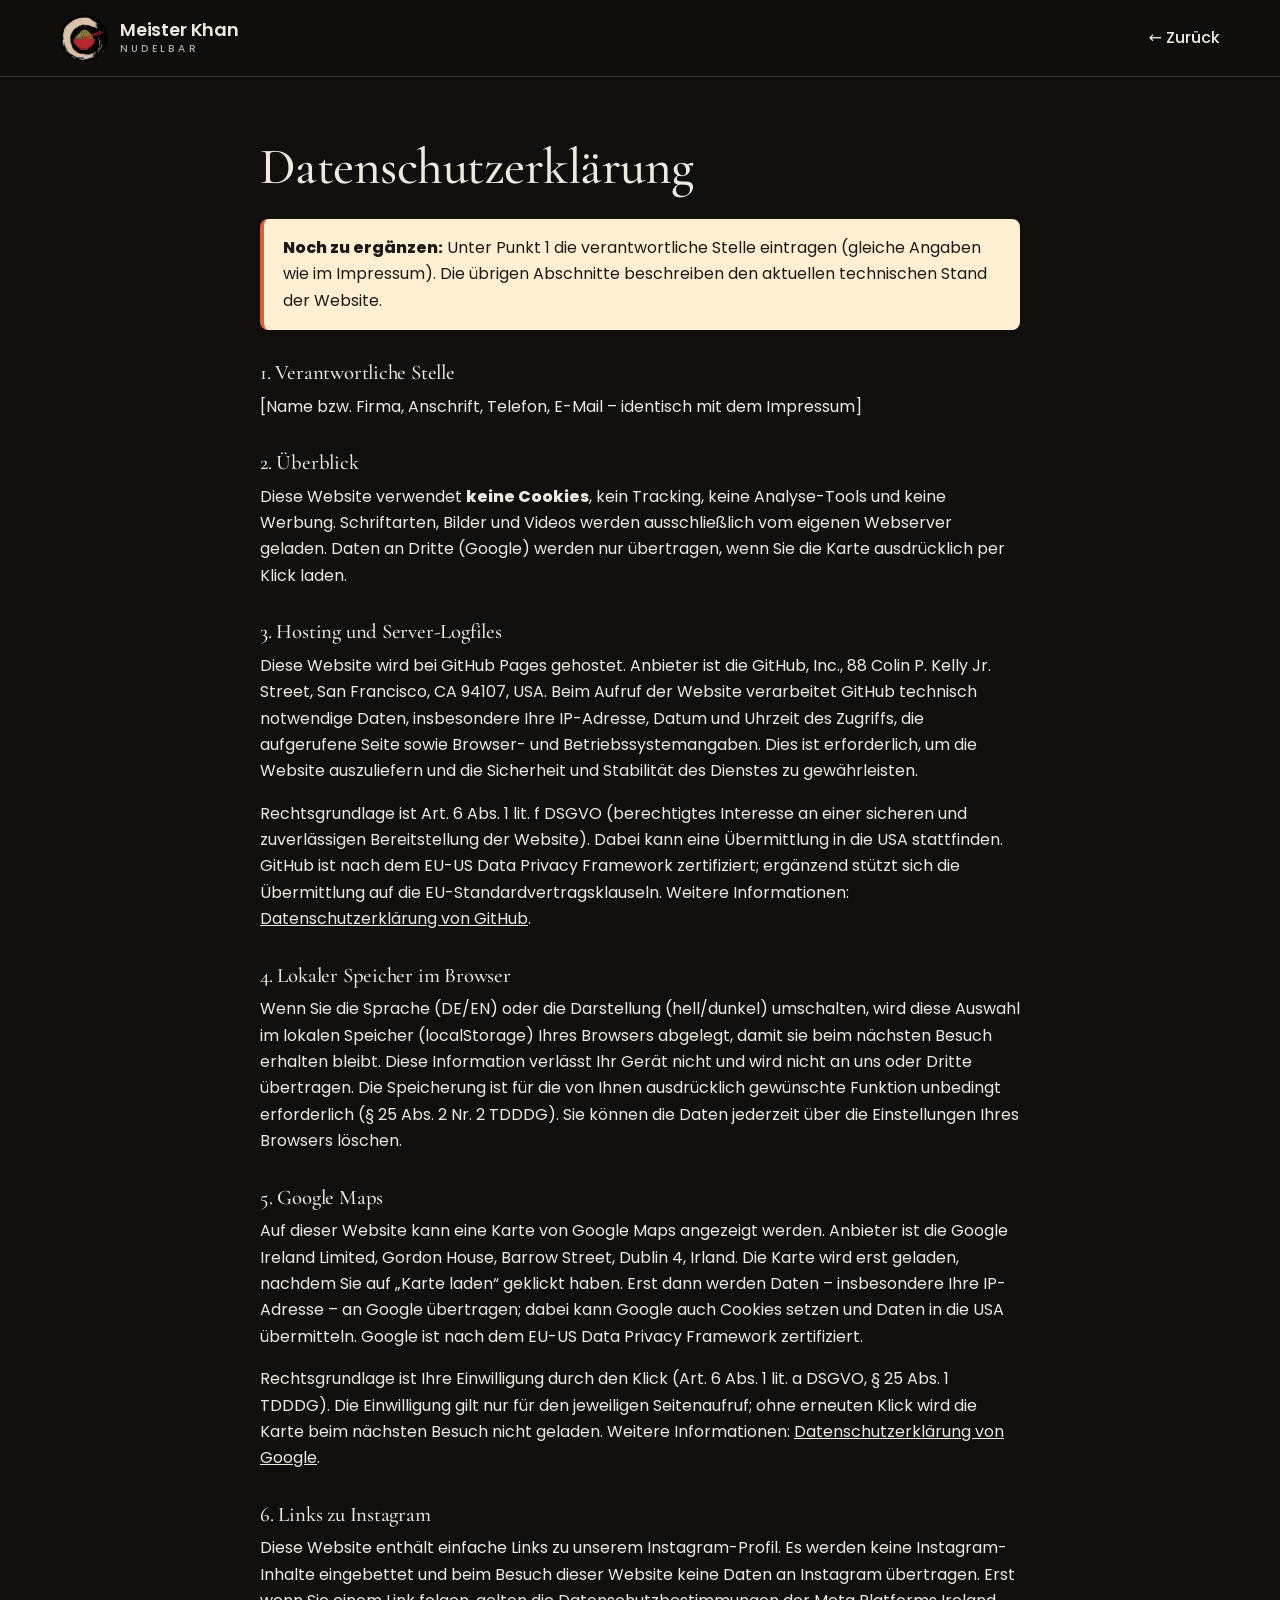
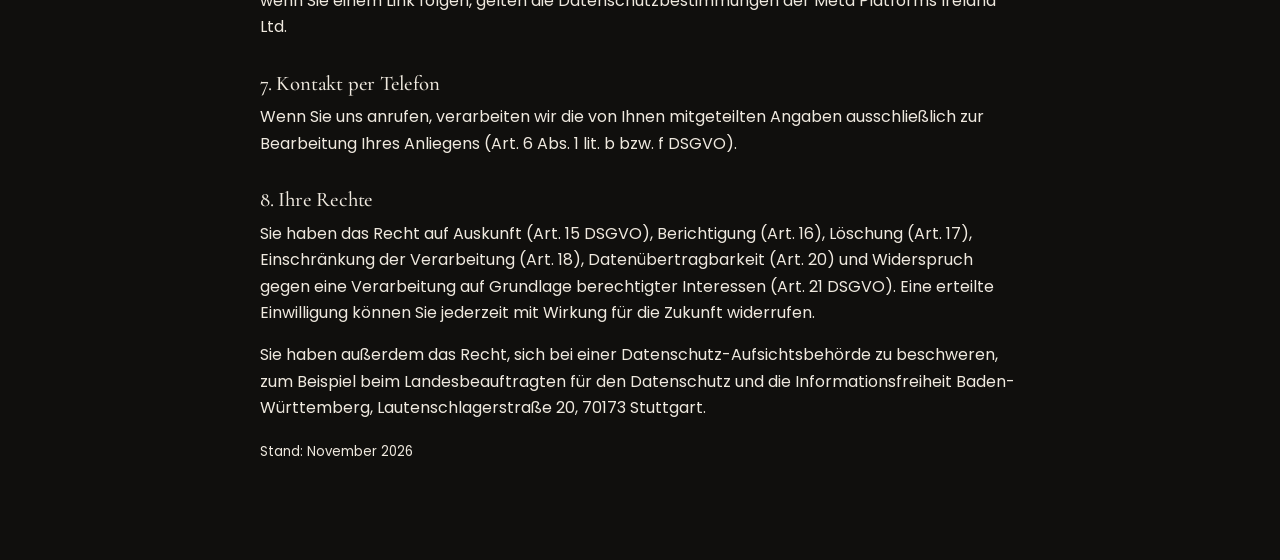
==== commit b2bda265: "Datenschutz: describe GitHub Pages hosting, local storage and legal bases Co-Authored-By: Claude Opu" ====
--- a/datenschutz.html
+++ b/datenschutz.html
@@ -19,15 +19,35 @@
   <header class="header"><div class="header__inner"><a href="index.html" class="brand"><img src="assets/images/logo.png" alt="" class="brand__logo" width="52" height="49" /><span class="brand__text"><span class="brand__name">Meister Khan</span><span class="brand__sub">Nudelbar</span></span></a><a href="index.html" style="text-decoration:none;font-weight:500">← Zurück</a></div></header>
   <main class="container legal">
     <h1>Datenschutzerklärung</h1>
-    <p class="todo"><strong>Platzhalter:</strong> Bitte vor dem Livegang eine vollständige Datenschutzerklärung einfügen (z. B. über einen Generator wie e-recht24 oder mit anwaltlicher Beratung).</p>
-    <h2>Hinweise zu dieser Website</h2>
-    <p>Diese Website verwendet keine Cookies und kein Tracking. Schriftarten werden lokal vom eigenen Server geladen. Die gewählte Sprache und Darstellung (hell/dunkel) werden ausschließlich im lokalen Speicher Ihres Browsers abgelegt.</p>
-    <h2>Google Maps</h2>
-    <p>Die Karte von Google Maps wird erst nach Ihrem Klick auf „Karte laden“ eingebunden. Erst dann werden Daten (u. a. Ihre IP-Adresse) an Google übertragen. Anbieter: Google Ireland Limited, Gordon House, Barrow Street, Dublin 4, Irland.</p>
-    <h2>Verantwortliche Stelle</h2>
-    <p>[Name, Anschrift, Kontakt]</p>
-    <h2>Hosting</h2>
-    <p>[Angaben zum Hosting-Anbieter]</p>
+    <p class="todo"><strong>Noch zu ergänzen:</strong> Unter Punkt 1 die verantwortliche Stelle eintragen (gleiche Angaben wie im Impressum). Die übrigen Abschnitte beschreiben den aktuellen technischen Stand der Website.</p>
+    <h2>1. Verantwortliche Stelle</h2>
+    <p>[Name bzw. Firma, Anschrift, Telefon, E-Mail – identisch mit dem Impressum]</p>
+
+    <h2>2. Überblick</h2>
+    <p>Diese Website verwendet <strong>keine Cookies</strong>, kein Tracking, keine Analyse-Tools und keine Werbung. Schriftarten, Bilder und Videos werden ausschließlich vom eigenen Webserver geladen. Daten an Dritte (Google) werden nur übertragen, wenn Sie die Karte ausdrücklich per Klick laden.</p>
+
+    <h2>3. Hosting und Server-Logfiles</h2>
+    <p>Diese Website wird bei GitHub Pages gehostet. Anbieter ist die GitHub, Inc., 88 Colin P. Kelly Jr. Street, San Francisco, CA 94107, USA. Beim Aufruf der Website verarbeitet GitHub technisch notwendige Daten, insbesondere Ihre IP-Adresse, Datum und Uhrzeit des Zugriffs, die aufgerufene Seite sowie Browser- und Betriebssystemangaben. Dies ist erforderlich, um die Website auszuliefern und die Sicherheit und Stabilität des Dienstes zu gewährleisten.</p>
+    <p>Rechtsgrundlage ist Art. 6 Abs. 1 lit. f DSGVO (berechtigtes Interesse an einer sicheren und zuverlässigen Bereitstellung der Website). Dabei kann eine Übermittlung in die USA stattfinden. GitHub ist nach dem EU-US Data Privacy Framework zertifiziert; ergänzend stützt sich die Übermittlung auf die EU-Standardvertragsklauseln. Weitere Informationen: <a href="https://docs.github.com/de/site-policy/privacy-policies/github-general-privacy-statement" target="_blank" rel="noopener">Datenschutzerklärung von GitHub</a>.</p>
+
+    <h2>4. Lokaler Speicher im Browser</h2>
+    <p>Wenn Sie die Sprache (DE/EN) oder die Darstellung (hell/dunkel) umschalten, wird diese Auswahl im lokalen Speicher (localStorage) Ihres Browsers abgelegt, damit sie beim nächsten Besuch erhalten bleibt. Diese Information verlässt Ihr Gerät nicht und wird nicht an uns oder Dritte übertragen. Die Speicherung ist für die von Ihnen ausdrücklich gewünschte Funktion unbedingt erforderlich (§ 25 Abs. 2 Nr. 2 TDDDG). Sie können die Daten jederzeit über die Einstellungen Ihres Browsers löschen.</p>
+
+    <h2>5. Google Maps</h2>
+    <p>Auf dieser Website kann eine Karte von Google Maps angezeigt werden. Anbieter ist die Google Ireland Limited, Gordon House, Barrow Street, Dublin 4, Irland. Die Karte wird erst geladen, nachdem Sie auf „Karte laden“ geklickt haben. Erst dann werden Daten – insbesondere Ihre IP-Adresse – an Google übertragen; dabei kann Google auch Cookies setzen und Daten in die USA übermitteln. Google ist nach dem EU-US Data Privacy Framework zertifiziert.</p>
+    <p>Rechtsgrundlage ist Ihre Einwilligung durch den Klick (Art. 6 Abs. 1 lit. a DSGVO, § 25 Abs. 1 TDDDG). Die Einwilligung gilt nur für den jeweiligen Seitenaufruf; ohne erneuten Klick wird die Karte beim nächsten Besuch nicht geladen. Weitere Informationen: <a href="https://policies.google.com/privacy?hl=de" target="_blank" rel="noopener">Datenschutzerklärung von Google</a>.</p>
+
+    <h2>6. Links zu Instagram</h2>
+    <p>Diese Website enthält einfache Links zu unserem Instagram-Profil. Es werden keine Instagram-Inhalte eingebettet und beim Besuch dieser Website keine Daten an Instagram übertragen. Erst wenn Sie einem Link folgen, gelten die Datenschutzbestimmungen der Meta Platforms Ireland Ltd.</p>
+
+    <h2>7. Kontakt per Telefon</h2>
+    <p>Wenn Sie uns anrufen, verarbeiten wir die von Ihnen mitgeteilten Angaben ausschließlich zur Bearbeitung Ihres Anliegens (Art. 6 Abs. 1 lit. b bzw. f DSGVO).</p>
+
+    <h2>8. Ihre Rechte</h2>
+    <p>Sie haben das Recht auf Auskunft (Art. 15 DSGVO), Berichtigung (Art. 16), Löschung (Art. 17), Einschränkung der Verarbeitung (Art. 18), Datenübertragbarkeit (Art. 20) und Widerspruch gegen eine Verarbeitung auf Grundlage berechtigter Interessen (Art. 21 DSGVO). Eine erteilte Einwilligung können Sie jederzeit mit Wirkung für die Zukunft widerrufen.</p>
+    <p>Sie haben außerdem das Recht, sich bei einer Datenschutz-Aufsichtsbehörde zu beschweren, zum Beispiel beim Landesbeauftragten für den Datenschutz und die Informationsfreiheit Baden-Württemberg, Lautenschlagerstraße 20, 70173 Stuttgart.</p>
+
+    <p><small>Stand: November 2026</small></p>
   </main>
 </body>
 </html>
